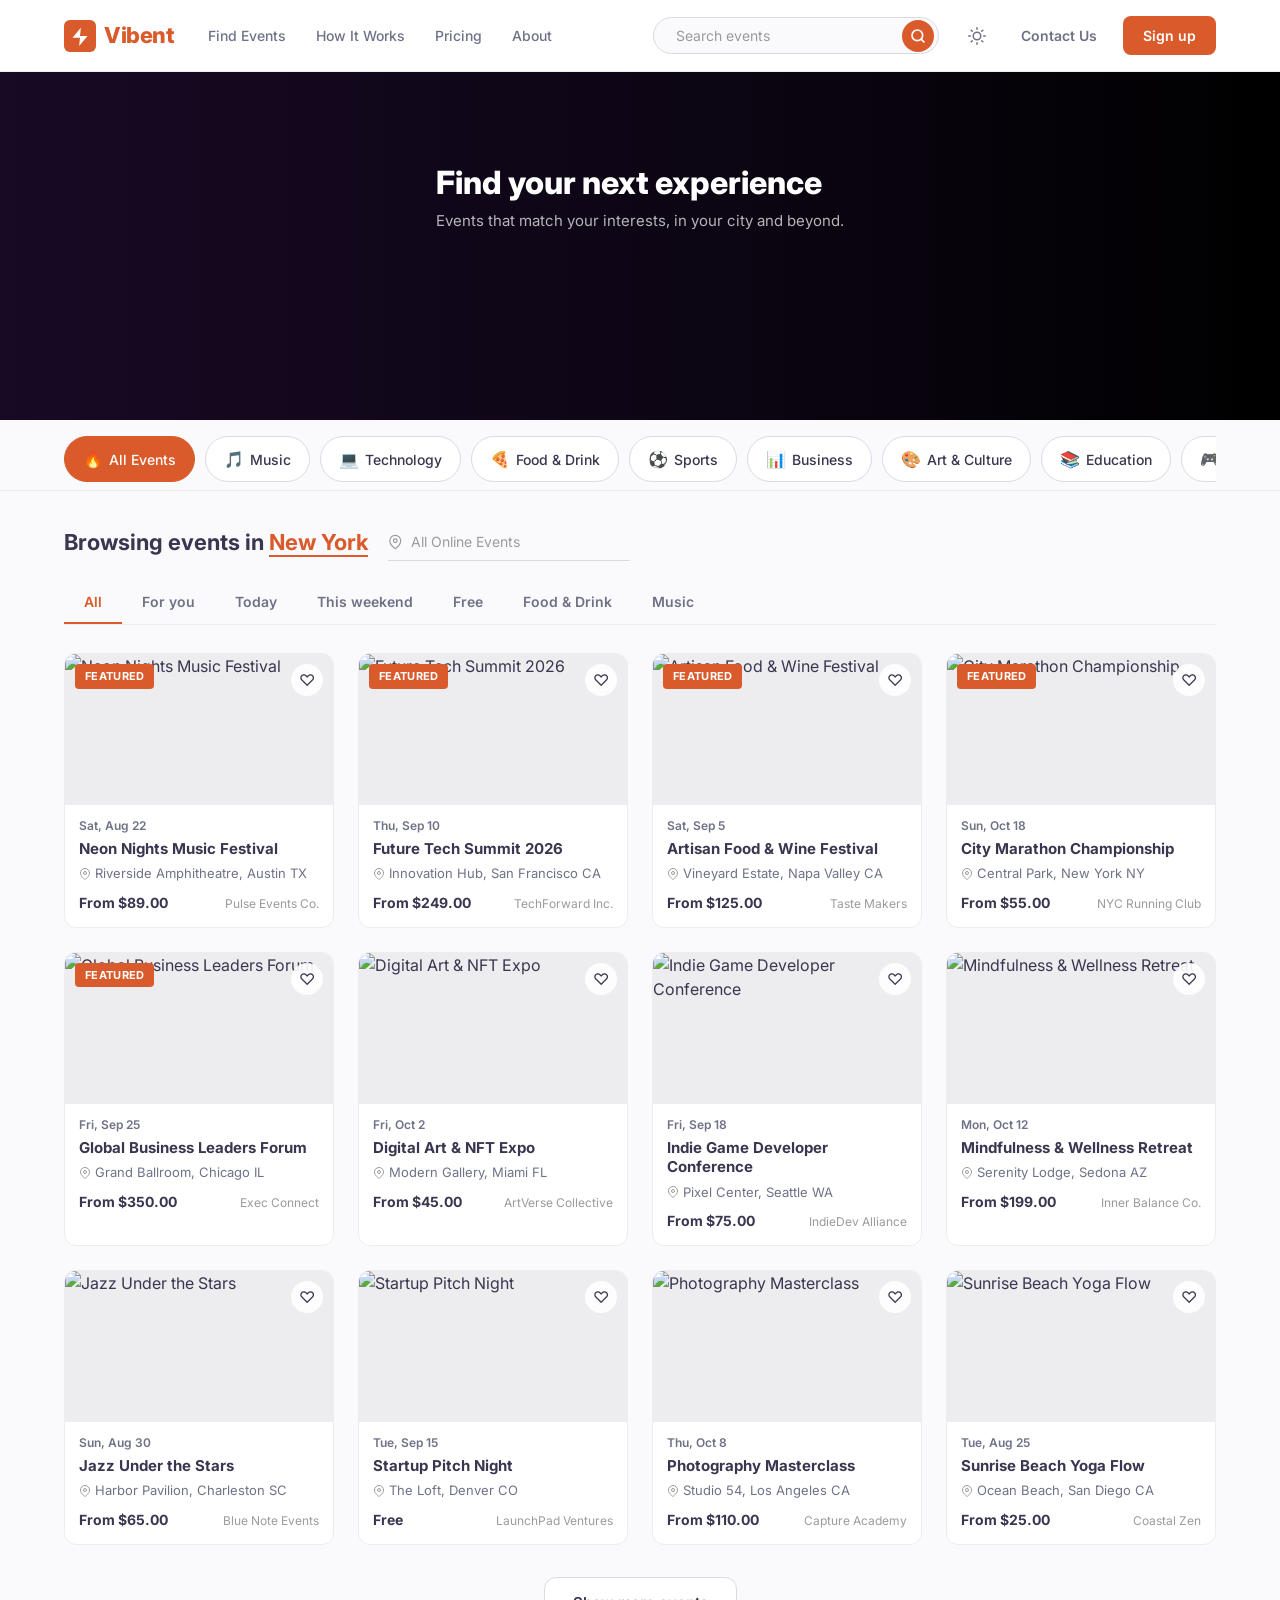
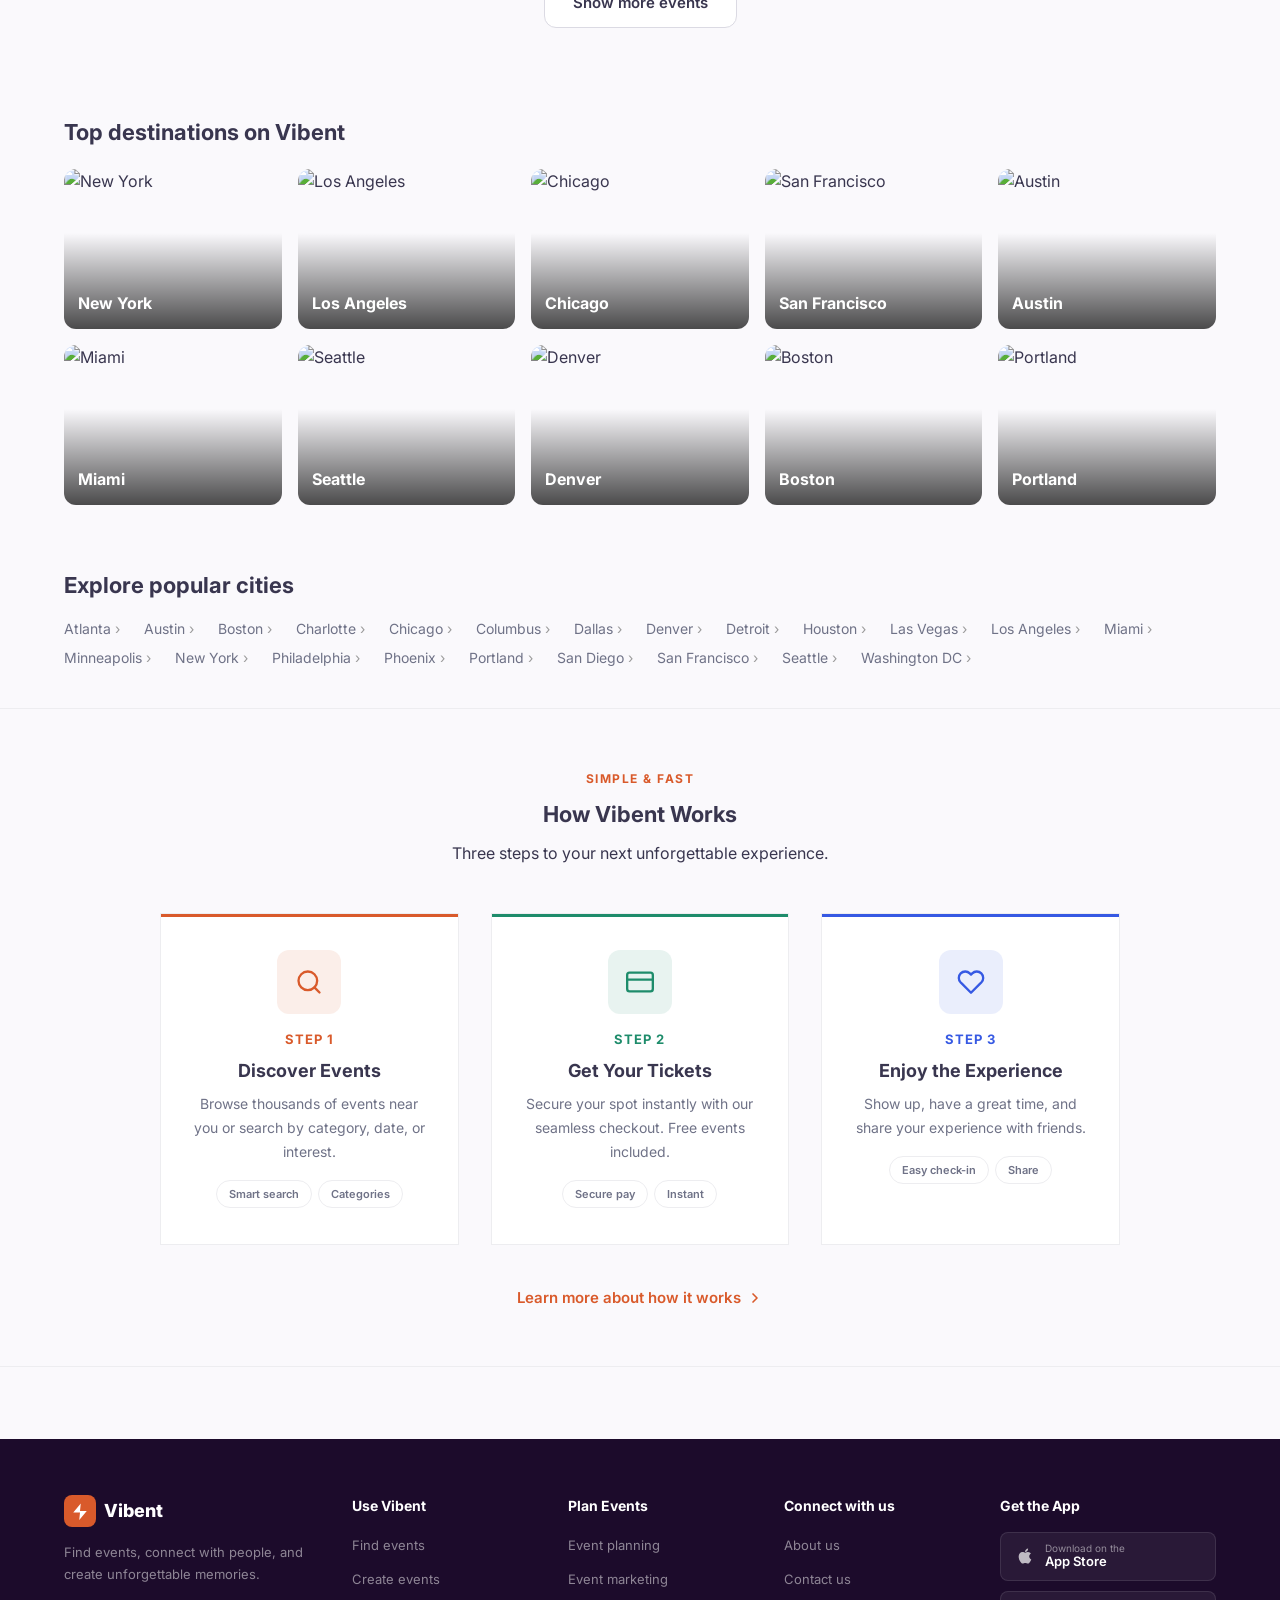
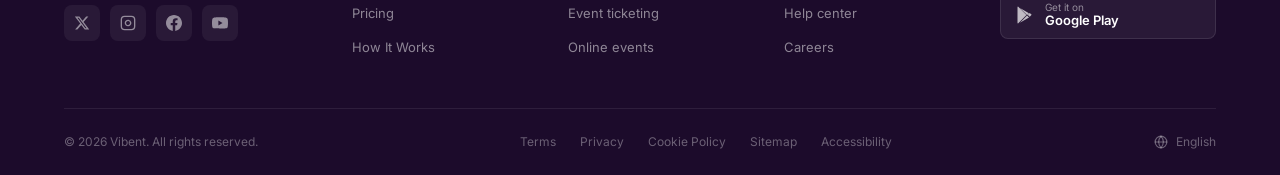
==== index.html @ e86fed25 "Initial project setup" ====
<!DOCTYPE html>
<html lang="en" data-theme="light">
<head>
  <meta charset="UTF-8">
  <meta name="viewport" content="width=device-width, initial-scale=1.0">
  <title>Vibent — Discover Events, Activities & Things To Do</title>
  <link rel="icon" type="image/svg+xml" href="favicon.svg">
  <link rel="preconnect" href="https://fonts.googleapis.com">
  <link rel="preconnect" href="https://fonts.gstatic.com" crossorigin>
  <link href="https://fonts.googleapis.com/css2?family=Inter:wght@400;500;600;700;800&display=swap" rel="stylesheet">
  <link rel="stylesheet" href="css/style.css">
  <link rel="stylesheet" href="css/responsive.css">
  <link rel="stylesheet" href="css/animations.css">
  <link rel="stylesheet" href="css/darkmode.css">
</head>
<body>

  <div class="loading-screen" id="loadingScreen">
    <div class="loading-spinner"></div>
    <p class="loading-text">Loading events...</p>
  </div>

  <!-- ========== NAVBAR ========== -->
  <nav class="navbar" id="navbar">
    <div class="navbar__inner">
      <a href="index.html" class="navbar__brand">
        <span class="navbar__brand-icon"><svg width="20" height="20" viewBox="0 0 24 24" fill="currentColor"><path d="M13 2L3 14h9l-1 10 10-12h-9l1-10z"/></svg></span>
        Vibent
      </a>
      <div class="navbar__links" id="navLinks">
        <a href="events.html" class="navbar__link">Find Events</a>
        <a href="how-it-works.html" class="navbar__link">How It Works</a>
        <a href="pricing.html" class="navbar__link">Pricing</a>
        <a href="about.html" class="navbar__link">About</a>
      </div>
      <div class="navbar__spacer"></div>
      <div class="navbar__search">
        <input type="text" id="navSearchInput" placeholder="Search events" aria-label="Search events">
        <button class="navbar__search-btn" aria-label="Search">
          <svg width="16" height="16" viewBox="0 0 24 24" fill="none" stroke="currentColor" stroke-width="2.5" stroke-linecap="round" stroke-linejoin="round"><circle cx="11" cy="11" r="8"/><line x1="21" y1="21" x2="16.65" y2="16.65"/></svg>
        </button>
      </div>
      <div class="navbar__actions">
        <button class="theme-toggle" id="themeToggle" aria-label="Toggle dark mode">
          <svg class="icon-sun" width="18" height="18" viewBox="0 0 24 24" fill="none" stroke="currentColor" stroke-width="2" stroke-linecap="round" stroke-linejoin="round"><circle cx="12" cy="12" r="5"/><line x1="12" y1="1" x2="12" y2="3"/><line x1="12" y1="21" x2="12" y2="23"/><line x1="4.22" y1="4.22" x2="5.64" y2="5.64"/><line x1="18.36" y1="18.36" x2="19.78" y2="19.78"/><line x1="1" y1="12" x2="3" y2="12"/><line x1="21" y1="12" x2="23" y2="12"/><line x1="4.22" y1="19.78" x2="5.64" y2="18.36"/><line x1="18.36" y1="5.64" x2="19.78" y2="4.22"/></svg>
          <svg class="icon-moon" width="18" height="18" viewBox="0 0 24 24" fill="none" stroke="currentColor" stroke-width="2" stroke-linecap="round" stroke-linejoin="round"><path d="M21 12.79A9 9 0 1 1 11.21 3 7 7 0 0 0 21 12.79z"/></svg>
        </button>
        <a href="contact.html" class="btn btn--ghost" style="font-size:14px;">Contact Us</a>
        <a href="pricing.html" class="btn btn--primary" style="font-size:14px;">Sign up</a>
        <button class="navbar__hamburger" id="hamburger" aria-label="Menu">
          <span></span><span></span><span></span>
        </button>
      </div>
    </div>
  </nav>

  <!-- ========== HERO WITH VIDEO ========== -->
  <header class="hero-img" style="background:#000;padding:0;">
    <video autoplay muted loop playsinline style="position:absolute;top:0;left:0;width:100%;height:100%;object-fit:cover;">
      <source src="home%20page%20video.mp4" type="video/mp4">
    </video>
    <div class="container" style="position:relative;z-index:1;">
      <div class="hero-img__content">
        <h1 class="hero-img__title">Find your next experience</h1>
        <p class="hero-img__sub">Events that match your interests, in your city and beyond.</p>
      </div>
    </div>
  </header>

  <!-- ========== CATEGORY CHIPS (Eventbrite-style) ========== -->
  <section style="border-bottom:1px solid var(--border-light);">
    <div class="container">
      <div class="cat-chips" id="catChips">
        <a href="events.html" class="cat-chip active"><span class="cat-chip__icon">🔥</span>All Events</a>
        <a href="events.html?category=music" class="cat-chip"><span class="cat-chip__icon">🎵</span>Music</a>
        <a href="events.html?category=technology" class="cat-chip"><span class="cat-chip__icon">💻</span>Technology</a>
        <a href="events.html?category=food" class="cat-chip"><span class="cat-chip__icon">🍕</span>Food & Drink</a>
        <a href="events.html?category=sports" class="cat-chip"><span class="cat-chip__icon">⚽</span>Sports</a>
        <a href="events.html?category=business" class="cat-chip"><span class="cat-chip__icon">📊</span>Business</a>
        <a href="events.html?category=art" class="cat-chip"><span class="cat-chip__icon">🎨</span>Art & Culture</a>
        <a href="events.html?category=education" class="cat-chip"><span class="cat-chip__icon">📚</span>Education</a>
        <a href="events.html?category=gaming" class="cat-chip"><span class="cat-chip__icon">🎮</span>Gaming</a>
        <a href="events.html?category=travel" class="cat-chip"><span class="cat-chip__icon">✈️</span>Travel</a>
      </div>
    </div>
  </section>

  <!-- ========== BROWSE EVENTS (Eventbrite-style) ========== -->
  <section class="browse-section">
    <div class="container">
      <div class="browse-header">
        <h2>Browsing events in <span style="color:var(--primary);border-bottom:2px solid var(--primary);cursor:pointer;">New York</span></h2>
        <div class="browse-search">
          <svg width="16" height="16" viewBox="0 0 24 24" fill="none" stroke="var(--text-muted)" stroke-width="2" stroke-linecap="round" stroke-linejoin="round"><path d="M21 10c0 7-9 13-9 13s-9-6-9-13a9 9 0 0 1 18 0z"/><circle cx="12" cy="10" r="3"/></svg>
          <input type="text" placeholder="All Online Events" aria-label="Location">
        </div>
      </div>

      <div class="browse-tabs">
        <button class="browse-tab active" data-filter="all">All</button>
        <button class="browse-tab" data-filter="for-you">For you</button>
        <button class="browse-tab" data-filter="today">Today</button>
        <button class="browse-tab" data-filter="weekend">This weekend</button>
        <button class="browse-tab" data-filter="free">Free</button>
        <button class="browse-tab" data-filter="food">Food & Drink</button>
        <button class="browse-tab" data-filter="music">Music</button>
      </div>

      <div class="events-grid" id="homeEventsGrid"></div>

      <div style="text-align:center;margin-top:32px;">
        <a href="events.html" class="btn btn--outline btn--lg">Show more events</a>
      </div>
    </div>
  </section>

  <!-- ========== TOP DESTINATIONS (Eventbrite-style) ========== -->
  <section class="destinations">
    <div class="container">
      <h2>Top destinations on Vibent</h2>
      <div class="dest-grid">
        <a href="events.html" class="dest-card">
          <img src="https://picsum.photos/id/1036/400/300" alt="New York" loading="lazy">
          <span class="dest-card__name">New York</span>
        </a>
        <a href="events.html" class="dest-card">
          <img src="https://picsum.photos/id/1042/400/300" alt="Los Angeles" loading="lazy">
          <span class="dest-card__name">Los Angeles</span>
        </a>
        <a href="events.html" class="dest-card">
          <img src="https://picsum.photos/id/1043/400/300" alt="Chicago" loading="lazy">
          <span class="dest-card__name">Chicago</span>
        </a>
        <a href="events.html" class="dest-card">
          <img src="https://picsum.photos/id/1044/400/300" alt="San Francisco" loading="lazy">
          <span class="dest-card__name">San Francisco</span>
        </a>
        <a href="events.html" class="dest-card">
          <img src="https://picsum.photos/id/1045/400/300" alt="Austin" loading="lazy">
          <span class="dest-card__name">Austin</span>
        </a>
        <a href="events.html" class="dest-card">
          <img src="https://picsum.photos/id/1046/400/300" alt="Miami" loading="lazy">
          <span class="dest-card__name">Miami</span>
        </a>
        <a href="events.html" class="dest-card">
          <img src="https://picsum.photos/id/1047/400/300" alt="Seattle" loading="lazy">
          <span class="dest-card__name">Seattle</span>
        </a>
        <a href="events.html" class="dest-card">
          <img src="https://picsum.photos/id/1048/400/300" alt="Denver" loading="lazy">
          <span class="dest-card__name">Denver</span>
        </a>
        <a href="events.html" class="dest-card">
          <img src="https://picsum.photos/id/1049/400/300" alt="Boston" loading="lazy">
          <span class="dest-card__name">Boston</span>
        </a>
        <a href="events.html" class="dest-card">
          <img src="https://picsum.photos/id/1050/400/300" alt="Portland" loading="lazy">
          <span class="dest-card__name">Portland</span>
        </a>
      </div>
    </div>
  </section>

  <!-- ========== POPULAR CITIES (Eventbrite-style) ========== -->
  <section class="popular-cities">
    <div class="container">
      <h2>Explore popular cities</h2>
      <div class="cities-list">
        <a href="events.html">Atlanta</a>
        <a href="events.html">Austin</a>
        <a href="events.html">Boston</a>
        <a href="events.html">Charlotte</a>
        <a href="events.html">Chicago</a>
        <a href="events.html">Columbus</a>
        <a href="events.html">Dallas</a>
        <a href="events.html">Denver</a>
        <a href="events.html">Detroit</a>
        <a href="events.html">Houston</a>
        <a href="events.html">Las Vegas</a>
        <a href="events.html">Los Angeles</a>
        <a href="events.html">Miami</a>
        <a href="events.html">Minneapolis</a>
        <a href="events.html">New York</a>
        <a href="events.html">Philadelphia</a>
        <a href="events.html">Phoenix</a>
        <a href="events.html">Portland</a>
        <a href="events.html">San Diego</a>
        <a href="events.html">San Francisco</a>
        <a href="events.html">Seattle</a>
        <a href="events.html">Washington DC</a>
      </div>
    </div>
  </section>

  <!-- ========== HOW IT WORKS PREVIEW ========== -->
  <section class="section" style="background:var(--bg-secondary);border-top:1px solid var(--border-light);border-bottom:1px solid var(--border-light);">
    <div class="container">
      <div style="text-align:center;margin-bottom:48px;">
        <span style="display:inline-block;font-size:12px;font-weight:700;text-transform:uppercase;letter-spacing:1.5px;color:var(--primary);margin-bottom:10px;">Simple & Fast</span>
        <h2 class="section__title">How Vibent Works</h2>
        <p class="section__desc" style="max-width:480px;margin:10px auto 0;">Three steps to your next unforgettable experience.</p>
      </div>
      <div style="display:grid;grid-template-columns:repeat(3,1fr);gap:32px;max-width:960px;margin:0 auto;">
        <!-- Step 1 -->
        <div style="text-align:center;background:var(--bg-white);border:1px solid var(--border-light);border-radius:var(--radius-xl);padding:36px 28px;transition:all 0.3s;position:relative;overflow:hidden;" class="hiw-home-card">
          <div style="position:absolute;top:0;left:0;right:0;height:3px;background:var(--primary);"></div>
          <div style="width:64px;height:64px;border-radius:var(--radius-lg);display:flex;align-items:center;justify-content:center;margin:0 auto 16px;background:rgba(217,90,43,0.1);color:var(--primary);">
            <svg width="28" height="28" viewBox="0 0 24 24" fill="none" stroke="currentColor" stroke-width="2" stroke-linecap="round" stroke-linejoin="round"><circle cx="11" cy="11" r="8"/><line x1="21" y1="21" x2="16.65" y2="16.65"/></svg>
          </div>
          <div style="font-size:13px;font-weight:700;color:var(--primary);text-transform:uppercase;letter-spacing:1px;margin-bottom:8px;">Step 1</div>
          <h3 style="font-size:18px;font-weight:700;color:var(--text);margin-bottom:8px;">Discover Events</h3>
          <p style="font-size:14px;color:var(--text-secondary);line-height:1.7;margin-bottom:16px;">Browse thousands of events near you or search by category, date, or interest.</p>
          <div style="display:flex;flex-wrap:wrap;gap:6px;justify-content:center;">
            <span style="font-size:11px;font-weight:600;padding:5px 12px;border-radius:100px;background:var(--bg-secondary);color:var(--text-secondary);border:1px solid var(--border-light);">Smart search</span>
            <span style="font-size:11px;font-weight:600;padding:5px 12px;border-radius:100px;background:var(--bg-secondary);color:var(--text-secondary);border:1px solid var(--border-light);">Categories</span>
          </div>
        </div>
        <!-- Step 2 -->
        <div style="text-align:center;background:var(--bg-white);border:1px solid var(--border-light);border-radius:var(--radius-xl);padding:36px 28px;transition:all 0.3s;position:relative;overflow:hidden;" class="hiw-home-card">
          <div style="position:absolute;top:0;left:0;right:0;height:3px;background:#1E8C6B;"></div>
          <div style="width:64px;height:64px;border-radius:var(--radius-lg);display:flex;align-items:center;justify-content:center;margin:0 auto 16px;background:rgba(30,140,107,0.1);color:#1E8C6B;">
            <svg width="28" height="28" viewBox="0 0 24 24" fill="none" stroke="currentColor" stroke-width="2" stroke-linecap="round" stroke-linejoin="round"><rect x="1" y="4" width="22" height="16" rx="2" ry="2"/><line x1="1" y1="10" x2="23" y2="10"/></svg>
          </div>
          <div style="font-size:13px;font-weight:700;color:#1E8C6B;text-transform:uppercase;letter-spacing:1px;margin-bottom:8px;">Step 2</div>
          <h3 style="font-size:18px;font-weight:700;color:var(--text);margin-bottom:8px;">Get Your Tickets</h3>
          <p style="font-size:14px;color:var(--text-secondary);line-height:1.7;margin-bottom:16px;">Secure your spot instantly with our seamless checkout. Free events included.</p>
          <div style="display:flex;flex-wrap:wrap;gap:6px;justify-content:center;">
            <span style="font-size:11px;font-weight:600;padding:5px 12px;border-radius:100px;background:var(--bg-secondary);color:var(--text-secondary);border:1px solid var(--border-light);">Secure pay</span>
            <span style="font-size:11px;font-weight:600;padding:5px 12px;border-radius:100px;background:var(--bg-secondary);color:var(--text-secondary);border:1px solid var(--border-light);">Instant</span>
          </div>
        </div>
        <!-- Step 3 -->
        <div style="text-align:center;background:var(--bg-white);border:1px solid var(--border-light);border-radius:var(--radius-xl);padding:36px 28px;transition:all 0.3s;position:relative;overflow:hidden;" class="hiw-home-card">
          <div style="position:absolute;top:0;left:0;right:0;height:3px;background:#3659E3;"></div>
          <div style="width:64px;height:64px;border-radius:var(--radius-lg);display:flex;align-items:center;justify-content:center;margin:0 auto 16px;background:rgba(54,89,227,0.1);color:#3659E3;">
            <svg width="28" height="28" viewBox="0 0 24 24" fill="none" stroke="currentColor" stroke-width="2" stroke-linecap="round" stroke-linejoin="round"><path d="M20.84 4.61a5.5 5.5 0 0 0-7.78 0L12 5.67l-1.06-1.06a5.5 5.5 0 0 0-7.78 7.78l1.06 1.06L12 21.23l7.78-7.78 1.06-1.06a5.5 5.5 0 0 0 0-7.78z"/></svg>
          </div>
          <div style="font-size:13px;font-weight:700;color:#3659E3;text-transform:uppercase;letter-spacing:1px;margin-bottom:8px;">Step 3</div>
          <h3 style="font-size:18px;font-weight:700;color:var(--text);margin-bottom:8px;">Enjoy the Experience</h3>
          <p style="font-size:14px;color:var(--text-secondary);line-height:1.7;margin-bottom:16px;">Show up, have a great time, and share your experience with friends.</p>
          <div style="display:flex;flex-wrap:wrap;gap:6px;justify-content:center;">
            <span style="font-size:11px;font-weight:600;padding:5px 12px;border-radius:100px;background:var(--bg-secondary);color:var(--text-secondary);border:1px solid var(--border-light);">Easy check-in</span>
            <span style="font-size:11px;font-weight:600;padding:5px 12px;border-radius:100px;background:var(--bg-secondary);color:var(--text-secondary);border:1px solid var(--border-light);">Share</span>
          </div>
        </div>
      </div>
      <div style="text-align:center;margin-top:40px;">
        <a href="how-it-works.html" style="display:inline-flex;align-items:center;gap:6px;font-size:15px;font-weight:600;color:var(--primary);text-decoration:none;transition:gap 0.2s;" onmouseover="this.style.gap='10px'" onmouseout="this.style.gap='6px'">
          Learn more about how it works
          <svg width="16" height="16" viewBox="0 0 24 24" fill="none" stroke="currentColor" stroke-width="2.5" stroke-linecap="round" stroke-linejoin="round"><polyline points="9 18 15 12 9 6"/></svg>
        </a>
      </div>
    </div>
  </section>

  <!-- ========== FOOTER ========== -->
  <footer class="footer">
    <div class="container">
      <!-- Main Grid -->
      <div style="display:grid;grid-template-columns:1.4fr 1fr 1fr 1fr 1.2fr;gap:36px;padding-bottom:40px;border-bottom:1px solid rgba(255,255,255,0.08);">
        <!-- Brand -->
        <div>
          <a href="index.html" style="display:inline-flex;align-items:center;gap:8px;text-decoration:none;margin-bottom:14px;">
            <span style="width:32px;height:32px;background:var(--primary);border-radius:8px;display:flex;align-items:center;justify-content:center;color:#fff;"><svg width="18" height="18" viewBox="0 0 24 24" fill="currentColor"><path d="M13 2L3 14h9l-1 10 10-12h-9l1-10z"/></svg></span>
            <span style="font-size:18px;font-weight:800;color:#fff;">Vibent</span>
          </a>
          <p style="color:rgba(255,255,255,0.5);font-size:13px;line-height:1.7;max-width:260px;margin-bottom:20px;">Find events, connect with people, and create unforgettable memories.</p>
          <div style="display:flex;gap:10px;">
            <a href="#" style="width:36px;height:36px;display:flex;align-items:center;justify-content:center;border-radius:8px;background:rgba(255,255,255,0.06);color:rgba(255,255,255,0.5);transition:all 0.2s;text-decoration:none;" onmouseover="this.style.background='#1DA1F2';this.style.color='#fff'" onmouseout="this.style.background='rgba(255,255,255,0.06)';this.style.color='rgba(255,255,255,0.5)'" aria-label="Twitter"><svg width="16" height="16" viewBox="0 0 24 24" fill="currentColor"><path d="M18.244 2.25h3.308l-7.227 8.26 8.502 11.24H16.17l-5.214-6.817L4.99 21.75H1.68l7.73-8.835L1.254 2.25H8.08l4.713 6.231zm-1.161 17.52h1.833L7.084 4.126H5.117z"/></svg></a>
            <a href="#" style="width:36px;height:36px;display:flex;align-items:center;justify-content:center;border-radius:8px;background:rgba(255,255,255,0.06);color:rgba(255,255,255,0.5);transition:all 0.2s;text-decoration:none;" onmouseover="this.style.background='linear-gradient(45deg,#f09433,#e6683c,#dc2743,#cc2366,#bc1888)';this.style.color='#fff'" onmouseout="this.style.background='rgba(255,255,255,0.06)';this.style.color='rgba(255,255,255,0.5)'" aria-label="Instagram"><svg width="16" height="16" viewBox="0 0 24 24" fill="none" stroke="currentColor" stroke-width="2"><rect x="2" y="2" width="20" height="20" rx="5"/><path d="M16 11.37A4 4 0 1 1 12.63 8 4 4 0 0 1 16 11.37z"/><line x1="17.5" y1="6.5" x2="17.51" y2="6.5"/></svg></a>
            <a href="#" style="width:36px;height:36px;display:flex;align-items:center;justify-content:center;border-radius:8px;background:rgba(255,255,255,0.06);color:rgba(255,255,255,0.5);transition:all 0.2s;text-decoration:none;" onmouseover="this.style.background='#1877F2';this.style.color='#fff'" onmouseout="this.style.background='rgba(255,255,255,0.06)';this.style.color='rgba(255,255,255,0.5)'" aria-label="Facebook"><svg width="16" height="16" viewBox="0 0 24 24" fill="currentColor"><path d="M24 12.073c0-6.627-5.373-12-12-12s-12 5.373-12 12c0 5.99 4.388 10.954 10.125 11.854v-8.385H7.078v-3.47h3.047V9.43c0-3.007 1.792-4.669 4.533-4.669 1.312 0 2.686.235 2.686.235v2.953H15.83c-1.491 0-1.956.925-1.956 1.874v2.25h3.328l-.532 3.47h-2.796v8.385C19.612 23.027 24 18.062 24 12.073z"/></svg></a>
            <a href="#" style="width:36px;height:36px;display:flex;align-items:center;justify-content:center;border-radius:8px;background:rgba(255,255,255,0.06);color:rgba(255,255,255,0.5);transition:all 0.2s;text-decoration:none;" onmouseover="this.style.background='#FF0000';this.style.color='#fff'" onmouseout="this.style.background='rgba(255,255,255,0.06)';this.style.color='rgba(255,255,255,0.5)'" aria-label="YouTube"><svg width="16" height="16" viewBox="0 0 24 24" fill="currentColor"><path d="M23.498 6.186a3.016 3.016 0 0 0-2.122-2.136C19.505 3.545 12 3.545 12 3.545s-7.505 0-9.377.505A3.017 3.017 0 0 0 .502 6.186C0 8.07 0 12 0 12s0 3.93.502 5.814a3.016 3.016 0 0 0 2.122 2.136c1.871.505 9.376.505 9.376.505s7.505 0 9.377-.505a3.015 3.015 0 0 0 2.122-2.136C24 15.93 24 12 24 12s0-3.93-.502-5.814zM9.545 15.568V8.432L15.818 12l-6.273 3.568z"/></svg></a>
          </div>
        </div>

        <!-- Use Vibent -->
        <div>
          <h4 style="color:#fff;font-size:14px;font-weight:700;margin-bottom:16px;">Use Vibent</h4>
          <ul style="list-style:none;padding:0;margin:0;">
            <li style="margin-bottom:10px;"><a href="events.html" style="color:rgba(255,255,255,0.5);font-size:13px;text-decoration:none;transition:color 0.2s;" onmouseover="this.style.color='#fff'" onmouseout="this.style.color='rgba(255,255,255,0.5)'">Find events</a></li>
            <li style="margin-bottom:10px;"><a href="pricing.html" style="color:rgba(255,255,255,0.5);font-size:13px;text-decoration:none;transition:color 0.2s;" onmouseover="this.style.color='#fff'" onmouseout="this.style.color='rgba(255,255,255,0.5)'">Create events</a></li>
            <li style="margin-bottom:10px;"><a href="pricing.html" style="color:rgba(255,255,255,0.5);font-size:13px;text-decoration:none;transition:color 0.2s;" onmouseover="this.style.color='#fff'" onmouseout="this.style.color='rgba(255,255,255,0.5)'">Pricing</a></li>
            <li style="margin-bottom:10px;"><a href="how-it-works.html" style="color:rgba(255,255,255,0.5);font-size:13px;text-decoration:none;transition:color 0.2s;" onmouseover="this.style.color='#fff'" onmouseout="this.style.color='rgba(255,255,255,0.5)'">How It Works</a></li>
          </ul>
        </div>

        <!-- Plan Events -->
        <div>
          <h4 style="color:#fff;font-size:14px;font-weight:700;margin-bottom:16px;">Plan Events</h4>
          <ul style="list-style:none;padding:0;margin:0;">
            <li style="margin-bottom:10px;"><a href="pricing.html" style="color:rgba(255,255,255,0.5);font-size:13px;text-decoration:none;transition:color 0.2s;" onmouseover="this.style.color='#fff'" onmouseout="this.style.color='rgba(255,255,255,0.5)'">Event planning</a></li>
            <li style="margin-bottom:10px;"><a href="pricing.html" style="color:rgba(255,255,255,0.5);font-size:13px;text-decoration:none;transition:color 0.2s;" onmouseover="this.style.color='#fff'" onmouseout="this.style.color='rgba(255,255,255,0.5)'">Event marketing</a></li>
            <li style="margin-bottom:10px;"><a href="pricing.html" style="color:rgba(255,255,255,0.5);font-size:13px;text-decoration:none;transition:color 0.2s;" onmouseover="this.style.color='#fff'" onmouseout="this.style.color='rgba(255,255,255,0.5)'">Event ticketing</a></li>
            <li style="margin-bottom:10px;"><a href="events.html" style="color:rgba(255,255,255,0.5);font-size:13px;text-decoration:none;transition:color 0.2s;" onmouseover="this.style.color='#fff'" onmouseout="this.style.color='rgba(255,255,255,0.5)'">Online events</a></li>
          </ul>
        </div>

        <!-- Connect -->
        <div>
          <h4 style="color:#fff;font-size:14px;font-weight:700;margin-bottom:16px;">Connect with us</h4>
          <ul style="list-style:none;padding:0;margin:0;">
            <li style="margin-bottom:10px;"><a href="about.html" style="color:rgba(255,255,255,0.5);font-size:13px;text-decoration:none;transition:color 0.2s;" onmouseover="this.style.color='#fff'" onmouseout="this.style.color='rgba(255,255,255,0.5)'">About us</a></li>
            <li style="margin-bottom:10px;"><a href="contact.html" style="color:rgba(255,255,255,0.5);font-size:13px;text-decoration:none;transition:color 0.2s;" onmouseover="this.style.color='#fff'" onmouseout="this.style.color='rgba(255,255,255,0.5)'">Contact us</a></li>
            <li style="margin-bottom:10px;"><a href="contact.html" style="color:rgba(255,255,255,0.5);font-size:13px;text-decoration:none;transition:color 0.2s;" onmouseover="this.style.color='#fff'" onmouseout="this.style.color='rgba(255,255,255,0.5)'">Help center</a></li>
            <li style="margin-bottom:10px;"><a href="about.html" style="color:rgba(255,255,255,0.5);font-size:13px;text-decoration:none;transition:color 0.2s;" onmouseover="this.style.color='#fff'" onmouseout="this.style.color='rgba(255,255,255,0.5)'">Careers</a></li>
          </ul>
        </div>

        <!-- Download -->
        <div>
          <h4 style="color:#fff;font-size:14px;font-weight:700;margin-bottom:16px;">Get the App</h4>
          <div style="display:flex;flex-direction:column;gap:10px;">
            <a href="#" style="display:flex;align-items:center;gap:10px;padding:10px 14px;background:rgba(255,255,255,0.06);border:1px solid rgba(255,255,255,0.1);border-radius:var(--radius);text-decoration:none;transition:all 0.2s;" onmouseover="this.style.borderColor='rgba(255,255,255,0.2)'" onmouseout="this.style.borderColor='rgba(255,255,255,0.1)'">
              <svg width="20" height="20" viewBox="0 0 24 24" fill="rgba(255,255,255,0.7)"><path d="M17.05 20.28c-.98.95-2.05.8-3.08.35-1.09-.46-2.09-.48-3.24 0-1.44.62-2.2.44-3.06-.35C2.79 15.25 3.51 7.59 9.05 7.31c1.35.07 2.29.74 3.08.8 1.18-.24 2.31-.93 3.57-.84 1.51.12 2.65.72 3.4 1.8-3.12 1.87-2.38 5.98.48 7.13-.57 1.5-1.31 2.99-2.54 4.09zM12.03 7.25c-.15-2.23 1.66-4.07 3.74-4.25.32 2.32-2.12 4.51-3.74 4.25z"/></svg>
              <div>
                <div style="font-size:10px;color:rgba(255,255,255,0.5);line-height:1;">Download on the</div>
                <div style="font-size:13px;font-weight:600;color:#fff;line-height:1.3;">App Store</div>
              </div>
            </a>
            <a href="#" style="display:flex;align-items:center;gap:10px;padding:10px 14px;background:rgba(255,255,255,0.06);border:1px solid rgba(255,255,255,0.1);border-radius:var(--radius);text-decoration:none;transition:all 0.2s;" onmouseover="this.style.borderColor='rgba(255,255,255,0.2)'" onmouseout="this.style.borderColor='rgba(255,255,255,0.1)'">
              <svg width="20" height="20" viewBox="0 0 24 24" fill="rgba(255,255,255,0.7)"><path d="M3.609 1.814L13.792 12 3.61 22.186a.996.996 0 0 1-.61-.92V2.734a1 1 0 0 1 .609-.92zm10.89 10.893l2.302 2.302-10.937 6.333 8.635-8.635zm3.199-3.199l2.302 2.302-2.302 2.302-2.535-2.302 2.535-2.302zM5.864 3.458L16.8 9.79l-2.302 2.302L5.864 3.458z"/></svg>
              <div>
                <div style="font-size:10px;color:rgba(255,255,255,0.5);line-height:1;">Get it on</div>
                <div style="font-size:13px;font-weight:600;color:#fff;line-height:1.3;">Google Play</div>
              </div>
            </a>
          </div>
        </div>
      </div>

      <!-- Bottom -->
      <div style="display:flex;align-items:center;justify-content:space-between;padding:24px 0;flex-wrap:wrap;gap:12px;">
        <div style="display:flex;align-items:center;gap:16px;">
          <p style="color:rgba(255,255,255,0.35);font-size:12px;margin:0;">&copy; 2026 Vibent. All rights reserved.</p>
        </div>
        <div style="display:flex;align-items:center;gap:24px;flex-wrap:wrap;">
          <a href="#" style="color:rgba(255,255,255,0.35);font-size:12px;text-decoration:none;transition:color 0.2s;" onmouseover="this.style.color='#fff'" onmouseout="this.style.color='rgba(255,255,255,0.35)'">Terms</a>
          <a href="#" style="color:rgba(255,255,255,0.35);font-size:12px;text-decoration:none;transition:color 0.2s;" onmouseover="this.style.color='#fff'" onmouseout="this.style.color='rgba(255,255,255,0.35)'">Privacy</a>
          <a href="#" style="color:rgba(255,255,255,0.35);font-size:12px;text-decoration:none;transition:color 0.2s;" onmouseover="this.style.color='#fff'" onmouseout="this.style.color='rgba(255,255,255,0.35)'">Cookie Policy</a>
          <a href="#" style="color:rgba(255,255,255,0.35);font-size:12px;text-decoration:none;transition:color 0.2s;" onmouseover="this.style.color='#fff'" onmouseout="this.style.color='rgba(255,255,255,0.35)'">Sitemap</a>
          <a href="#" style="color:rgba(255,255,255,0.35);font-size:12px;text-decoration:none;transition:color 0.2s;" onmouseover="this.style.color='#fff'" onmouseout="this.style.color='rgba(255,255,255,0.35)'">Accessibility</a>
        </div>
        <div style="display:flex;align-items:center;gap:8px;">
          <svg width="14" height="14" viewBox="0 0 24 24" fill="none" stroke="rgba(255,255,255,0.35)" stroke-width="2" stroke-linecap="round" stroke-linejoin="round"><circle cx="12" cy="12" r="10"/><line x1="2" y1="12" x2="22" y2="12"/><path d="M12 2a15.3 15.3 0 0 1 4 10 15.3 15.3 0 0 1-4 10 15.3 15.3 0 0 1-4-10 15.3 15.3 0 0 1 4-10z"/></svg>
          <span style="color:rgba(255,255,255,0.35);font-size:12px;">English</span>
        </div>
      </div>
    </div>
  </footer>

  <div class="toast-container" id="toastContainer"></div>
  <button class="back-to-top" id="backToTop" aria-label="Back to top">
    <svg width="18" height="18" viewBox="0 0 24 24" fill="none" stroke="currentColor" stroke-width="2.5" stroke-linecap="round" stroke-linejoin="round"><polyline points="18 15 12 9 6 15"/></svg>
  </button>

  <script src="js/utils.js"></script>
  <script src="js/darkmode.js"></script>
  <script src="js/search.js"></script>
  <script src="js/events.js"></script>
  <script src="js/main.js"></script>

  <script>
  document.addEventListener('DOMContentLoaded', function() {
    var tabs = document.querySelectorAll('.browse-tab');
    var grid = document.getElementById('homeEventsGrid');
    var allEvents = [];

    async function loadEvents() {
      allEvents = await Utils.fetchJSON('data/events.json');
      renderEvents('all');
    }

    function renderEvents(filter) {
      var today = new Date().toISOString().split('T')[0];
      var weekend = new Date();
      weekend.setDate(weekend.getDate() + (6 - weekend.getDay()));
      var weekendStr = weekend.toISOString().split('T')[0];
      var filtered;
      switch(filter) {
        case 'today': filtered = allEvents.filter(function(e){return e.date === today;}); break;
        case 'weekend': filtered = allEvents.filter(function(e){return e.date >= today && e.date <= weekendStr;}); break;
        case 'free': filtered = allEvents.filter(function(e){return e.price === 0;}); break;
        case 'music': filtered = allEvents.filter(function(e){return e.category === 'music';}); break;
        case 'for-you': filtered = allEvents.filter(function(e){return e.featured;}); break;
        default: filtered = allEvents.slice();
      }
      if (!filtered.length) {
        filtered = allEvents.filter(function(e){return e.featured;}).concat(allEvents.slice(0, 6));
      }
      grid.innerHTML = filtered.slice(0, 12).map(function(ev) {
        var shortDate = new Date(ev.date + 'T00:00:00').toLocaleDateString('en-US', { month: 'short', day: 'numeric' });
        var dayName = new Date(ev.date + 'T00:00:00').toLocaleDateString('en-US', { weekday: 'short' });
        var priceText = ev.price === 0 ? 'Free' : 'From $' + ev.price.toFixed(2);
        return '<article class="eb-card">' +
          '<a href="event-details.html?id=' + ev.id + '" class="eb-card__img">' +
            '<img src="' + ev.image + '" alt="' + ev.title + '" loading="lazy">' +
            '<button class="eb-card__save" aria-label="Save event">&#9825;</button>' +
            (ev.featured ? '<span class="eb-card__badge">Featured</span>' : '') +
          '</a>' +
          '<div class="eb-card__body">' +
            '<div class="eb-card__date">' + dayName + ', ' + shortDate + '</div>' +
            '<h3 class="eb-card__title"><a href="event-details.html?id=' + ev.id + '">' + ev.title + '</a></h3>' +
            '<div class="eb-card__location">' +
              '<svg width="12" height="12" viewBox="0 0 24 24" fill="none" stroke="currentColor" stroke-width="2"><path d="M21 10c0 7-9 13-9 13s-9-6-9-13a9 9 0 0 1 18 0z"/><circle cx="12" cy="10" r="3"/></svg>' +
              ev.location +
            '</div>' +
            '<div class="eb-card__footer">' +
              '<span class="eb-card__price">' + priceText + '</span>' +
              '<span class="eb-card__organizer">' + ev.organizer + '</span>' +
            '</div>' +
          '</div>' +
        '</article>';
      }).join('');
    }

    tabs.forEach(function(tab) {
      tab.addEventListener('click', function() {
        tabs.forEach(function(t){t.classList.remove('active');});
        tab.classList.add('active');
        renderEvents(tab.dataset.filter);
      });
    });

    loadEvents();
  });
  </script>
</body>
</html>
---- css/style.css ----
/* ============================================
   STYLE.CSS — Vibent
   Eventbrite-inspired premium event platform
   ============================================ */

/* ---------- RESET ---------- */
*, *::before, *::after { margin: 0; padding: 0; box-sizing: border-box; }
html { scroll-behavior: smooth; scroll-padding-top: 72px; }
body {
  font-family: 'Inter', -apple-system, BlinkMacSystemFont, 'Segoe UI', Roboto, sans-serif;
  font-size: 16px;
  line-height: 1.5;
  background: var(--bg);
  color: var(--text);
  -webkit-font-smoothing: antialiased;
  overflow-x: hidden;
}
a { text-decoration: none; color: inherit; }
ul { list-style: none; }
img { max-width: 100%; display: block; }
button { cursor: pointer; border: none; background: none; font-family: inherit; }
input, textarea, select { font-family: inherit; }

/* ---------- CSS VARIABLES ---------- */
:root {
  --primary: #D95A2B;
  --primary-hover: #C24E24;
  --primary-light: rgba(217, 90, 43, 0.08);
  --secondary: #3659E3;
  --accent: #1E8C6B;
  --dark: #1C0B2B;
  --dark-mid: #2A1245;
  --text: #39364F;
  --text-secondary: #6F7287;
  --text-muted: #9B9B9B;
  --bg: #FAF9FC;
  --bg-white: #FFFFFF;
  --border: #DBDAE3;
  --border-light: #EDEDF0;
  --radius: 8px;
  --radius-lg: 12px;
  --radius-full: 9999px;
  --shadow: 0 2px 8px rgba(0,0,0,0.06);
  --shadow-md: 0 4px 16px rgba(0,0,0,0.08);
  --shadow-lg: 0 8px 32px rgba(0,0,0,0.12);
  --nav-h: 72px;
  --container: 1200px;
}

/* ---------- DARK THEME ---------- */
[data-theme="dark"] {
  --bg: #101014;
  --bg-white: #1C1C24;
  --text: #EDEDF0;
  --text-secondary: #9B9B9B;
  --text-muted: #6F7287;
  --border: #2E2E38;
  --border-light: #222230;
  --primary-light: rgba(217, 90, 43, 0.15);
}

/* ---------- UTILITIES ---------- */
.container { max-width: var(--container); margin: 0 auto; padding: 0 24px; }
.sr-only { position: absolute; width: 1px; height: 1px; overflow: hidden; clip: rect(0,0,0,0); }

/* ---------- BUTTONS ---------- */
.btn {
  display: inline-flex; align-items: center; justify-content: center; gap: 8px;
  font-weight: 600; font-size: 14px; padding: 10px 20px;
  border-radius: var(--radius); transition: all 0.2s;
  white-space: nowrap; line-height: 1.4;
}
.btn--primary { background: var(--primary); color: #fff; }
.btn--primary:hover { background: var(--primary-hover); }
.btn--secondary { background: #3659E3; color: #fff; }
.btn--secondary:hover { background: #2B48C0; }
.btn--outline { border: 1px solid var(--border); color: var(--text); background: var(--bg-white); }
.btn--outline:hover { border-color: var(--primary); color: var(--primary); }
.btn--ghost { color: var(--text-secondary); }
.btn--ghost:hover { color: var(--primary); background: var(--primary-light); }
.btn--dark { background: var(--dark); color: #fff; }
.btn--dark:hover { background: var(--dark-mid); }
.btn--lg { padding: 14px 28px; font-size: 15px; border-radius: var(--radius-lg); }
.btn--white { background: #fff; color: var(--primary); font-weight: 700; }
.btn--white:hover { background: #f0f0f0; }

/* ---------- NAVBAR ---------- */
.navbar {
  position: fixed; top: 0; left: 0; right: 0; height: var(--nav-h);
  background: var(--bg-white); border-bottom: 1px solid var(--border-light);
  z-index: 1000; transition: box-shadow 0.2s;
}
.navbar--shadow { box-shadow: var(--shadow); }
.navbar__inner {
  display: flex; align-items: center; height: 100%; gap: 20px;
  max-width: var(--container); margin: 0 auto; padding: 0 24px;
}
.navbar__brand {
  display: flex; align-items: center; gap: 8px;
  font-size: 22px; font-weight: 800; color: var(--primary);
  flex-shrink: 0; letter-spacing: -0.5px;
}
.navbar__brand-icon {
  width: 32px; height: 32px; background: var(--primary);
  border-radius: 6px; display: flex; align-items: center; justify-content: center;
  color: #fff; font-size: 14px; font-weight: 800;
}
.navbar__links { display: flex; align-items: center; gap: 2px; }
.navbar__link {
  padding: 8px 14px; font-size: 14px; font-weight: 500;
  color: var(--text-secondary); border-radius: var(--radius);
  transition: color 0.15s, background 0.15s;
}
.navbar__link:hover, .navbar__link.active { color: var(--primary); background: var(--primary-light); }
.navbar__spacer { flex: 1; }
.navbar__search {
  display: flex; align-items: center; flex: 1; max-width: 380px;
  border: 1px solid var(--border); border-radius: var(--radius-full);
  padding: 0 4px 0 14px; background: var(--bg); transition: border-color 0.2s;
}
.navbar__search:focus-within { border-color: var(--primary); }
.navbar__search input {
  flex: 1; border: none; background: transparent; padding: 9px 8px;
  font-size: 14px; color: var(--text); outline: none; min-width: 0;
}
.navbar__search input::placeholder { color: var(--text-muted); }
.navbar__search-btn {
  width: 32px; height: 32px; border-radius: 50%;
  background: var(--primary); color: #fff;
  display: flex; align-items: center; justify-content: center;
  flex-shrink: 0; transition: background 0.2s;
}
.navbar__search-btn:hover { background: var(--primary-hover); }
.navbar__actions { display: flex; align-items: center; gap: 6px; flex-shrink: 0; }

/* Theme Toggle */
.theme-toggle {
  width: 36px; height: 36px; display: flex; align-items: center; justify-content: center;
  border-radius: 50%; color: var(--text-secondary); transition: all 0.2s;
}
.theme-toggle:hover { background: var(--primary-light); color: var(--primary); }
[data-theme="light"] .icon-moon { display: none; }
[data-theme="dark"] .icon-sun { display: none; }

/* Hamburger */
.navbar__hamburger {
  display: none; flex-direction: column; justify-content: center;
  align-items: center; gap: 5px; width: 36px; height: 36px;
}
.navbar__hamburger span {
  display: block; width: 20px; height: 2px; background: var(--text);
  border-radius: 2px; transition: all 0.3s;
}
.navbar__hamburger.active span:nth-child(1) { transform: translateY(7px) rotate(45deg); }
.navbar__hamburger.active span:nth-child(2) { opacity: 0; }
.navbar__hamburger.active span:nth-child(3) { transform: translateY(-7px) rotate(-45deg); }
.nav-overlay {
  position: fixed; inset: 0; background: rgba(0,0,0,0.5);
  z-index: 998; opacity: 0; pointer-events: none; transition: opacity 0.3s;
}
.nav-overlay.active { opacity: 1; pointer-events: all; }

/* ---------- HERO ---------- */
.hero {
  padding-top: calc(var(--nav-h) + 48px);
  padding-bottom: 56px;
  background: linear-gradient(135deg, var(--dark) 0%, #2A1245 50%, #3D1A6E 100%);
  position: relative; overflow: hidden;
}
.hero::before {
  content: ''; position: absolute; inset: 0;
  background:
    radial-gradient(ellipse at 30% 50%, rgba(217, 90, 43, 0.15) 0%, transparent 60%),
    radial-gradient(ellipse at 70% 30%, rgba(54, 89, 227, 0.1) 0%, transparent 50%);
}
.hero .container { position: relative; z-index: 1; }
.hero__content { text-align: center; max-width: 720px; margin: 0 auto; }
.hero__title {
  font-size: clamp(2rem, 5vw, 3rem); font-weight: 800;
  color: #fff; margin-bottom: 12px; line-height: 1.15; letter-spacing: -0.5px;
}
.hero__subtitle {
  font-size: 16px; color: rgba(255,255,255,0.7); margin-bottom: 32px;
  max-width: 500px; margin-left: auto; margin-right: auto; line-height: 1.6;
}

/* Hero Search Bar */
.hero__search {
  display: flex; align-items: center;
  background: #fff; border-radius: var(--radius-lg);
  padding: 6px; max-width: 620px; margin: 0 auto 28px;
  box-shadow: 0 4px 24px rgba(0,0,0,0.2);
}
.hero__search-icon {
  padding: 0 8px 0 14px; color: var(--text-muted); flex-shrink: 0;
}
.hero__search input {
  flex: 1; border: none; background: transparent;
  padding: 14px 8px; font-size: 15px; color: var(--text); outline: none; min-width: 0;
}
.hero__search input::placeholder { color: var(--text-muted); }
.hero__search .btn { border-radius: var(--radius); padding: 12px 24px; flex-shrink: 0; }

.hero__tags {
  display: flex; flex-wrap: wrap; gap: 8px; justify-content: center;
}
.hero__tag {
  padding: 6px 14px; background: rgba(255,255,255,0.1);
  border: 1px solid rgba(255,255,255,0.15); border-radius: var(--radius-full);
  color: rgba(255,255,255,0.8); font-size: 13px; font-weight: 500;
  transition: all 0.2s; cursor: pointer;
}
.hero__tag:hover { background: rgba(255,255,255,0.2); color: #fff; }

/* ---------- SECTION ---------- */
.section { padding: 56px 0; }
.section--lg { padding: 72px 0; }
.section__header {
  display: flex; align-items: center; justify-content: space-between;
  margin-bottom: 24px; flex-wrap: wrap; gap: 12px;
}
.section__title {
  font-size: 22px; font-weight: 700; color: var(--text);
}
.section__link {
  font-size: 14px; font-weight: 600; color: var(--primary);
  display: flex; align-items: center; gap: 4px;
}
.section__link:hover { text-decoration: underline; }

/* ---------- CATEGORIES ---------- */
.categories {
  display: flex; gap: 12px; overflow-x: auto;
  padding-bottom: 8px; scroll-snap-type: x mandatory;
  -webkit-overflow-scrolling: touch;
}
.categories::-webkit-scrollbar { height: 0; }
.category-chip {
  display: flex; align-items: center; gap: 8px;
  padding: 10px 18px; background: var(--bg-white);
  border: 1px solid var(--border); border-radius: var(--radius-full);
  font-size: 14px; font-weight: 500; color: var(--text);
  white-space: nowrap; cursor: pointer; transition: all 0.2s;
  scroll-snap-align: start; flex-shrink: 0;
}
.category-chip:hover { border-color: var(--primary); color: var(--primary); }
.category-chip.active { background: var(--primary); color: #fff; border-color: var(--primary); }
.category-chip__icon { font-size: 18px; }

/* ---------- EVENT CARDS ---------- */
.events-grid {
  display: grid;
  grid-template-columns: repeat(4, 1fr);
  gap: 24px;
}
.event-card {
  background: var(--bg-white); border-radius: var(--radius-lg);
  overflow: hidden; transition: box-shadow 0.25s, transform 0.25s;
  border: 1px solid var(--border-light);
}
.event-card:hover {
  box-shadow: var(--shadow-md); transform: translateY(-2px);
}
.event-card__img {
  position: relative; height: 160px; overflow: hidden;
  background: var(--border-light);
}
.event-card__img img {
  width: 100%; height: 100%; object-fit: cover;
  transition: transform 0.4s;
}
.event-card:hover .event-card__img img { transform: scale(1.04); }
.event-card__badge {
  position: absolute; top: 10px; left: 10px;
  padding: 4px 10px; background: var(--primary);
  color: #fff; font-size: 11px; font-weight: 700;
  text-transform: uppercase; letter-spacing: 0.3px;
  border-radius: 4px;
}
.event-card__save {
  position: absolute; top: 10px; right: 10px;
  width: 32px; height: 32px; display: flex; align-items: center; justify-content: center;
  background: rgba(255,255,255,0.9); border-radius: 50%;
  color: #6F7287; transition: all 0.2s;
}
.event-card__save:hover { color: #D1410C; transform: scale(1.1); }
.event-card__save.saved { color: #D1410C; }
.event-card__body { padding: 14px 16px 16px; }
.event-card__date {
  font-size: 12px; font-weight: 700; color: var(--primary);
  text-transform: uppercase; letter-spacing: 0.3px; margin-bottom: 6px;
}
.event-card__title {
  font-size: 16px; font-weight: 700; color: var(--text);
  margin-bottom: 6px; line-height: 1.3;
  display: -webkit-box; -webkit-line-clamp: 2; -webkit-box-orient: vertical; overflow: hidden;
}
.event-card__location {
  font-size: 13px; color: var(--text-secondary); margin-bottom: 4px;
  display: flex; align-items: center; gap: 4px;
}
.event-card__location svg { flex-shrink: 0; }
.event-card__footer {
  display: flex; align-items: center; justify-content: space-between;
  margin-top: 10px; padding-top: 10px; border-top: 1px solid var(--border-light);
}
.event-card__price {
  font-size: 14px; font-weight: 700; color: var(--text);
}
.event-card__price--free { color: var(--accent); }
.event-card__rating {
  display: flex; align-items: center; gap: 3px;
  font-size: 13px; color: var(--text-secondary);
}
.event-card__rating svg { color: #F59E0B; }

/* ---------- EVENTBRITE-STYLE CARDS ---------- */
.eb-card {
  background: var(--bg-white); border-radius: var(--radius-lg);
  overflow: hidden; transition: box-shadow 0.2s;
  border: 1px solid var(--border-light); cursor: pointer;
}
.eb-card:hover { box-shadow: var(--shadow-md); }
.eb-card__img {
  position: relative; aspect-ratio: 16/9; overflow: hidden;
  background: var(--border-light); display: block;
}
.eb-card__img img {
  width: 100%; height: 100%; object-fit: cover;
  transition: transform 0.3s;
}
.eb-card:hover .eb-card__img img { transform: scale(1.03); }
.eb-card__save {
  position: absolute; top: 10px; right: 10px;
  width: 32px; height: 32px; display: flex; align-items: center; justify-content: center;
  background: rgba(255,255,255,0.9); border-radius: 50%;
  font-size: 16px; color: #39364F; transition: all 0.2s;
  border: none; cursor: pointer;
}
.eb-card__save:hover { color: #D1410C; transform: scale(1.1); }
.eb-card__badge {
  position: absolute; top: 10px; left: 10px;
  padding: 4px 10px; background: var(--primary);
  color: #fff; font-size: 11px; font-weight: 700;
  text-transform: uppercase; letter-spacing: 0.3px;
  border-radius: 4px;
}
.eb-card__body { padding: 12px 14px 14px; }
.eb-card__date {
  font-size: 12px; font-weight: 600; color: var(--text-secondary);
  margin-bottom: 4px; text-transform: capitalize;
}
.eb-card__title {
  font-size: 15px; font-weight: 700; color: var(--text);
  margin-bottom: 6px; line-height: 1.3;
  display: -webkit-box; -webkit-line-clamp: 2; -webkit-box-orient: vertical; overflow: hidden;
}
.eb-card__title a { color: inherit; text-decoration: none; }
.eb-card__title a:hover { color: var(--primary); }
.eb-card__location {
  font-size: 13px; color: var(--text-secondary); margin-bottom: 0;
  display: flex; align-items: center; gap: 4px;
  white-space: nowrap; overflow: hidden; text-overflow: ellipsis;
}
.eb-card__location svg { flex-shrink: 0; color: var(--text-muted); }
.eb-card__footer {
  display: flex; align-items: baseline; justify-content: space-between;
  margin-top: 8px; gap: 8px;
}
.eb-card__price {
  font-size: 14px; font-weight: 700; color: var(--text);
  white-space: nowrap;
}
.eb-card__organizer {
  font-size: 12px; color: var(--text-muted);
  white-space: nowrap; overflow: hidden; text-overflow: ellipsis;
  text-align: right;
}

/* ---------- FEATURES ROW ---------- */
.features-row {
  display: grid; grid-template-columns: repeat(4, 1fr); gap: 24px;
  padding: 48px 0;
}
.feature-item { text-align: center; padding: 24px 16px; }
.feature-item__icon {
  width: 52px; height: 52px; margin: 0 auto 14px;
  display: flex; align-items: center; justify-content: center;
  background: var(--primary-light); color: var(--primary);
  border-radius: 50%; font-size: 22px;
}
.feature-item__title {
  font-size: 15px; font-weight: 700; color: var(--text); margin-bottom: 4px;
}
.feature-item__desc {
  font-size: 13px; color: var(--text-secondary); line-height: 1.5;
}

/* ---------- TESTIMONIALS ---------- */
.testimonials-grid {
  display: grid; grid-template-columns: repeat(3, 1fr); gap: 24px;
}
.testimonial {
  background: var(--bg-white); border: 1px solid var(--border-light);
  border-radius: var(--radius-lg); padding: 28px;
}
.testimonial__stars { display: flex; gap: 2px; color: #F59E0B; margin-bottom: 12px; }
.testimonial__text {
  font-size: 14px; color: var(--text-secondary); line-height: 1.7;
  margin-bottom: 16px; font-style: italic;
}
.testimonial__author { display: flex; align-items: center; gap: 12px; }
.testimonial__avatar {
  width: 40px; height: 40px; border-radius: 50%; object-fit: cover;
  background: var(--primary-light);
}
.testimonial__name { font-size: 14px; font-weight: 600; color: var(--text); }
.testimonial__role { font-size: 12px; color: var(--text-muted); }

/* ---------- NEWSLETTER ---------- */
.newsletter-section {
  background: linear-gradient(135deg, var(--dark) 0%, #3D1A6E 100%);
  border-radius: var(--radius-lg); padding: 56px 48px;
  display: flex; align-items: center; justify-content: space-between;
  gap: 40px; margin: 0 24px; position: relative; overflow: hidden;
}
.newsletter-section::before {
  content: ''; position: absolute; top: -50%; right: -10%;
  width: 300px; height: 300px; border-radius: 50%;
  background: rgba(217, 90, 43, 0.15);
}
.newsletter__text { position: relative; z-index: 1; }
.newsletter__text h2 { font-size: 24px; font-weight: 800; color: #fff; margin-bottom: 6px; }
.newsletter__text p { color: rgba(255,255,255,0.7); font-size: 15px; }
.newsletter__form {
  display: flex; gap: 10px; position: relative; z-index: 1; flex-shrink: 0;
}
.newsletter__form input {
  padding: 12px 18px; border: 1px solid rgba(255,255,255,0.2);
  background: rgba(255,255,255,0.1); border-radius: var(--radius);
  color: #fff; min-width: 260px; outline: none; font-size: 14px;
  transition: border-color 0.2s;
}
.newsletter__form input::placeholder { color: rgba(255,255,255,0.5); }
.newsletter__form input:focus { border-color: rgba(255,255,255,0.5); }

/* ---------- FOOTER ---------- */
.footer {
  background: var(--dark); padding: 56px 0 0; margin-top: 72px;
}
.footer__grid {
  display: grid; grid-template-columns: 1.5fr 1fr 1fr 1fr 1.2fr;
  gap: 36px; padding-bottom: 40px; border-bottom: 1px solid rgba(255,255,255,0.08);
}
.footer__brand p {
  color: rgba(255,255,255,0.5); font-size: 13px; line-height: 1.7;
  max-width: 260px; margin-top: 12px;
}
.footer__social { display: flex; gap: 10px; margin-top: 16px; }
.footer__social a {
  width: 34px; height: 34px; display: flex; align-items: center; justify-content: center;
  border-radius: 6px; background: rgba(255,255,255,0.06);
  color: rgba(255,255,255,0.5); transition: all 0.2s;
}
.footer__social a:hover { background: var(--primary); color: #fff; }
.footer__col h4 {
  color: #fff; font-size: 14px; font-weight: 700; margin-bottom: 16px;
}
.footer__col li { margin-bottom: 8px; }
.footer__col a {
  color: rgba(255,255,255,0.5); font-size: 13px; transition: color 0.2s;
}
.footer__col a:hover { color: #fff; }
.footer__newsletter input {
  width: 100%; padding: 10px 14px; background: rgba(255,255,255,0.06);
  border: 1px solid rgba(255,255,255,0.1); border-radius: var(--radius);
  color: #fff; outline: none; font-size: 13px; margin-bottom: 8px;
  transition: border-color 0.2s;
}
.footer__newsletter input::placeholder { color: rgba(255,255,255,0.4); }
.footer__newsletter input:focus { border-color: var(--primary); }
.footer__bottom {
  display: flex; align-items: center; justify-content: space-between;
  padding: 24px 0;
}
.footer__bottom p { color: rgba(255,255,255,0.35); font-size: 12px; }
.footer__bottom-links { display: flex; gap: 20px; }
.footer__bottom-links a { color: rgba(255,255,255,0.35); font-size: 12px; transition: color 0.2s; }
.footer__bottom-links a:hover { color: #fff; }

/* ---------- PAGE HEADER ---------- */
.page-header {
  padding: calc(var(--nav-h) + 40px) 0 40px;
  background: linear-gradient(135deg, var(--dark) 0%, #3D1A6E 100%);
  text-align: center; position: relative;
}
.page-header::before {
  content: ''; position: absolute; inset: 0;
  background: radial-gradient(ellipse at 50% 0%, rgba(217, 90, 43, 0.2) 0%, transparent 60%);
}
.page-header .container { position: relative; z-index: 1; }
.page-header h1 { font-size: 28px; font-weight: 800; color: #fff; margin-bottom: 8px; }
.page-header p { color: rgba(255,255,255,0.6); font-size: 15px; }

/* ---------- EVENT DETAIL ---------- */
.event-detail { padding: calc(var(--nav-h) + 32px) 0 72px; }
.event-detail__grid {
  display: grid; grid-template-columns: 1fr 360px; gap: 40px; align-items: start;
}
.event-detail__image { border-radius: var(--radius-lg); overflow: hidden; height: 360px; }
.event-detail__image img { width: 100%; height: 100%; object-fit: cover; }
.event-detail__content h2 {
  font-size: 24px; font-weight: 800; color: var(--text); margin-bottom: 16px;
}
.event-detail__meta { display: flex; flex-wrap: wrap; gap: 16px; margin-bottom: 20px; }
.event-detail__meta-item {
  display: flex; align-items: center; gap: 6px;
  font-size: 14px; color: var(--text-secondary);
}
.event-detail__meta-item svg { color: var(--primary); }
.event-detail__desc {
  font-size: 15px; color: var(--text-secondary); line-height: 1.8; margin-bottom: 24px;
}
.event-detail__sidebar {
  background: var(--bg-white); border: 1px solid var(--border);
  border-radius: var(--radius-lg); padding: 28px;
  position: sticky; top: calc(var(--nav-h) + 24px);
}
.event-detail__price { font-size: 28px; font-weight: 800; color: var(--text); margin-bottom: 16px; }
.event-detail__info-list { margin-bottom: 20px; }
.event-detail__info-item {
  display: flex; justify-content: space-between;
  padding: 10px 0; border-bottom: 1px solid var(--border-light);
  font-size: 14px;
}
.event-detail__info-item span:first-child { color: var(--text-secondary); }
.event-detail__info-item span:last-child { font-weight: 600; color: var(--text); }
.tickets-low {
  display: inline-flex; align-items: center; gap: 6px;
  padding: 6px 12px; background: #FEF3C7; color: #92400E;
  border-radius: var(--radius); font-size: 12px; font-weight: 600;
  margin-bottom: 16px;
}

/* ---------- CONTACT ---------- */
.contact-grid {
  display: grid; grid-template-columns: 1fr 1fr; gap: 48px; align-items: start;
}
.contact-form {
  background: var(--bg-white); border: 1px solid var(--border);
  border-radius: var(--radius-lg); padding: 36px;
}
.form-group { margin-bottom: 16px; }
.form-group label {
  display: block; font-size: 13px; font-weight: 600;
  color: var(--text); margin-bottom: 4px;
}
.form-group input, .form-group textarea, .form-group select {
  width: 100%; padding: 10px 14px; background: var(--bg);
  border: 1px solid var(--border); border-radius: var(--radius);
  color: var(--text); outline: none; font-size: 14px; transition: border-color 0.2s;
}
.form-group input:focus, .form-group textarea:focus, .form-group select:focus {
  border-color: var(--primary);
}
.form-group textarea { resize: vertical; min-height: 100px; }
.contact-info-item {
  display: flex; gap: 14px; margin-bottom: 24px;
}
.contact-info-icon {
  width: 42px; height: 42px; display: flex; align-items: center; justify-content: center;
  background: var(--primary-light); color: var(--primary);
  border-radius: var(--radius); flex-shrink: 0;
}
.contact-info-item h4 { font-size: 15px; font-weight: 600; color: var(--text); margin-bottom: 2px; }
.contact-info-item p { font-size: 14px; color: var(--text-secondary); line-height: 1.6; }

/* ---------- ABOUT ---------- */
.hiw-home-card { transition:all 0.3s!important; }
.hiw-home-card:hover { transform:translateY(-4px)!important; box-shadow:var(--shadow-lg)!important; border-color:var(--primary)!important; }
.about-hero {
  display: grid; grid-template-columns: 1fr 1fr; gap: 48px; align-items: center;
}
.about-hero__content h2 { font-size: 28px; font-weight: 800; color: var(--text); margin-bottom: 12px; }
.about-hero__content p {
  font-size: 15px; color: var(--text-secondary); line-height: 1.7; margin-bottom: 10px;
}
.about-hero__image { border-radius: var(--radius-lg); overflow: hidden; height: 360px; }
.about-hero__image img { width: 100%; height: 100%; object-fit: cover; }
.about__team-grid {
  display: grid; grid-template-columns: repeat(4, 1fr); gap: 24px;
}
.team-grid {
  display: grid; grid-template-columns: repeat(auto-fill, minmax(220px, 1fr)); gap: 20px;
}
.team-card {
  background: var(--bg-white); border: 1px solid var(--border-light);
  border-radius: var(--radius-lg); overflow: hidden; text-align: center;
  transition: box-shadow 0.25s, transform 0.25s;
}
.team-card:hover { box-shadow: var(--shadow-md); transform: translateY(-3px); }
.team-card__image,
.team-card__img { height: 220px; overflow: hidden; }
.team-card__image img,
.team-card__img img { width: 100%; height: 100%; object-fit: cover; transition: transform 0.4s; }
.team-card:hover .team-card__image img,
.team-card:hover .team-card__img img { transform: scale(1.04); }
.team-card__info { padding: 16px 12px; }
.team-card__name { font-size: 15px; font-weight: 700; color: var(--text); margin-bottom: 4px; }
.team-card__role { font-size: 13px; color: var(--primary); }

/* ---------- TOAST ---------- */
.toast-container {
  position: fixed; bottom: 24px; right: 24px; z-index: 9999;
  display: flex; flex-direction: column; gap: 8px;
}
.toast {
  padding: 12px 20px; background: var(--bg-white); color: var(--text);
  border: 1px solid var(--border); border-radius: var(--radius);
  font-size: 14px; box-shadow: var(--shadow-lg);
  transform: translateX(120%); opacity: 0; transition: all 0.35s;
  display: flex; align-items: center; gap: 8px; max-width: 320px;
}
.toast.show { transform: translateX(0); opacity: 1; }
.toast--success { border-left: 3px solid var(--accent); }
.toast--error { border-left: 3px solid #EF4444; }
.toast--info { border-left: 3px solid var(--primary); }

/* ---------- BACK TO TOP ---------- */
.back-to-top {
  position: fixed; bottom: 24px; right: 24px;
  width: 44px; height: 44px; border-radius: 50%;
  background: var(--primary); color: #fff;
  display: flex; align-items: center; justify-content: center;
  box-shadow: 0 4px 16px rgba(217, 90, 43, 0.4);
  z-index: 900; opacity: 0; visibility: hidden;
  transform: translateY(16px); transition: all 0.3s; border: none;
}
.back-to-top.visible { opacity: 1; visibility: visible; transform: translateY(0); }
.back-to-top:hover { transform: translateY(-3px); box-shadow: 0 6px 24px rgba(217, 90, 43, 0.5); }

/* ---------- LOADING ---------- */
.loading-screen {
  position: fixed; inset: 0; z-index: 10000;
  display: flex; flex-direction: column; align-items: center; justify-content: center;
  background: var(--bg); transition: opacity 0.4s, visibility 0.4s;
}
.loading-screen.hidden { opacity: 0; visibility: hidden; pointer-events: none; }
.loading-spinner {
  width: 40px; height: 40px; border: 3px solid var(--border);
  border-top-color: var(--primary); border-radius: 50%;
  animation: spin 0.7s linear infinite;
}
.loading-text { margin-top: 14px; font-size: 13px; color: var(--text-muted); }
@keyframes spin { to { transform: rotate(360deg); } }

/* ---------- SCROLL REVEAL ---------- */
.reveal { opacity: 0; transform: translateY(24px); transition: opacity 0.6s, transform 0.6s; }
.reveal.revealed { opacity: 1; transform: translateY(0); }
.reveal-delay-1 { transition-delay: 0.1s; }
.reveal-delay-2 { transition-delay: 0.2s; }
.reveal-delay-3 { transition-delay: 0.3s; }
.reveal-delay-4 { transition-delay: 0.4s; }

/* ---------- SEARCH DROPDOWN ---------- */
.search-dropdown {
  position: absolute; top: 100%; left: 0; right: 0;
  background: var(--bg-white); border: 1px solid var(--border);
  border-radius: var(--radius-lg); box-shadow: var(--shadow-lg);
  max-height: 300px; overflow-y: auto; display: none; z-index: 100;
  margin-top: 4px;
}
.search-dropdown.active { display: block; }
.search-dropdown__item {
  display: flex; align-items: center; gap: 12px;
  padding: 10px 14px; cursor: pointer; transition: background 0.15s;
}
.search-dropdown__item:hover { background: var(--primary-light); }
.search-dropdown__item img {
  width: 44px; height: 32px; object-fit: cover; border-radius: 4px;
}
.search-dropdown__item h4 { font-size: 14px; font-weight: 600; color: var(--text); }
.search-dropdown__item span { font-size: 12px; color: var(--text-muted); }
.search-dropdown__empty { padding: 20px; text-align: center; color: var(--text-muted); font-size: 14px; }

/* ============================================
   EVENTBRITE-STYLE SECTIONS
   ============================================ */

/* ---------- EVENTS PAGE ---------- */
.ev-hero {
  position: relative; overflow: hidden;
  padding: calc(var(--nav-h) + 60px) 0 56px;
  background: linear-gradient(135deg, var(--dark) 0%, #1a0a30 40%, #2A1245 100%);
}
.ev-hero__bg { position: absolute; inset: 0; overflow: hidden; }
.ev-hero__orb {
  position: absolute; border-radius: 50%; filter: blur(80px); opacity: 0.35;
}
.ev-hero__orb--1 {
  width: 400px; height: 400px; background: var(--primary);
  top: -120px; right: -60px; animation: orbFloat 8s ease-in-out infinite;
}
.ev-hero__orb--2 {
  width: 300px; height: 300px; background: var(--secondary);
  bottom: -80px; left: 10%; animation: orbFloat 10s ease-in-out infinite reverse;
}
.ev-hero__orb--3 {
  width: 200px; height: 200px; background: var(--accent);
  top: 20%; left: 60%; animation: orbFloat 12s ease-in-out infinite 2s;
}
@keyframes orbFloat {
  0%, 100% { transform: translate(0, 0); }
  33% { transform: translate(20px, -30px); }
  66% { transform: translate(-15px, 20px); }
}
.ev-hero__content { text-align: center; max-width: 680px; margin: 0 auto; position: relative; z-index: 1; }
.ev-hero__pill {
  display: inline-block; padding: 6px 18px; margin-bottom: 20px;
  background: rgba(255,255,255,0.08); border: 1px solid rgba(255,255,255,0.12);
  border-radius: var(--radius-full); color: rgba(255,255,255,0.8);
  font-size: 13px; font-weight: 600; letter-spacing: 0.3px;
}
.ev-hero__content h1 {
  font-size: clamp(2rem, 5vw, 3.2rem); font-weight: 800;
  color: #fff; line-height: 1.15; margin-bottom: 16px; letter-spacing: -0.5px;
}
.ev-hero__content p {
  font-size: 16px; color: rgba(255,255,255,0.65); line-height: 1.7;
  max-width: 520px; margin: 0 auto 32px;
}
.ev-hero__search {
  display: flex; align-items: center; gap: 0;
  background: #fff; border-radius: var(--radius-lg);
  padding: 6px; max-width: 560px; margin: 0 auto 28px;
  box-shadow: 0 8px 40px rgba(0,0,0,0.3);
}
.ev-hero__search svg { margin-left: 16px; color: var(--text-muted); flex-shrink: 0; }
.ev-hero__search input {
  flex: 1; border: none; background: transparent;
  padding: 14px 12px; font-size: 15px; color: var(--text); outline: none;
}
.ev-hero__search input::placeholder { color: var(--text-muted); }
.ev-hero__search .btn { border-radius: var(--radius); padding: 12px 24px; flex-shrink: 0; }
.ev-hero__tags {
  display: flex; flex-wrap: wrap; gap: 8px; justify-content: center; align-items: center;
}
.ev-hero__tag {
  padding: 6px 14px; background: rgba(255,255,255,0.08);
  border: 1px solid rgba(255,255,255,0.1); border-radius: var(--radius-full);
  color: rgba(255,255,255,0.75); font-size: 13px; font-weight: 500;
  transition: all 0.2s; cursor: pointer; text-decoration: none;
}
.ev-hero__tag:hover { background: rgba(255,255,255,0.15); color: #fff; border-color: rgba(255,255,255,0.2); }

/* Events Main */
.ev-main { padding: 32px 0 56px; }

/* Category Chips */
.ev-cats-wrap { margin-bottom: 24px; }
.ev-cats {
  display: flex; gap: 8px; overflow-x: auto; padding-bottom: 4px;
  scrollbar-width: none; -webkit-overflow-scrolling: touch;
}
.ev-cats::-webkit-scrollbar { display: none; }
.ev-cat {
  display: flex; align-items: center; gap: 6px;
  padding: 10px 20px; background: var(--bg-white);
  border: 1px solid var(--border); border-radius: var(--radius-full);
  font-size: 14px; font-weight: 600; color: var(--text-secondary);
  white-space: nowrap; cursor: pointer; transition: all 0.2s;
  flex-shrink: 0; text-decoration: none;
}
.ev-cat:hover { border-color: var(--primary); color: var(--primary); background: var(--primary-light); }
.ev-cat.active { background: var(--primary); color: #fff; border-color: var(--primary); }
.ev-cat__icon { font-size: 16px; }

/* Filter Bar */
.ev-filters {
  display: flex; align-items: center; gap: 12px; flex-wrap: wrap;
  padding: 14px 20px; background: var(--bg-white);
  border: 1px solid var(--border-light); border-radius: var(--radius-lg);
  margin-bottom: 28px; box-shadow: 0 1px 4px rgba(0,0,0,0.03);
}
.ev-filters__search {
  display: flex; align-items: center; gap: 10px;
  flex: 1; min-width: 200px;
  border-right: 1px solid var(--border-light); padding-right: 16px;
}
.ev-filters__search input {
  border: none; background: transparent; padding: 4px 0;
  font-size: 14px; color: var(--text); outline: none; width: 100%;
}
.ev-filters__search input::placeholder { color: var(--text-muted); }
.ev-filters__selects {
  display: flex; gap: 10px; flex-shrink: 0;
}
.ev-filters__selects select {
  padding: 8px 14px; background: var(--bg);
  border: 1px solid var(--border); border-radius: var(--radius);
  color: var(--text); outline: none; font-size: 13px; font-weight: 500;
  cursor: pointer; transition: border-color 0.2s;
}
.ev-filters__selects select:focus { border-color: var(--primary); }
.ev-filters__count {
  font-size: 13px; color: var(--text-muted); white-space: nowrap;
  font-weight: 500;
}

/* Events Grid */
.ev-grid {
  display: grid; grid-template-columns: repeat(4, 1fr); gap: 20px;
}

/* Event Card (new) */
.ev-card {
  background: var(--bg-white); border-radius: var(--radius-lg);
  overflow: hidden; transition: box-shadow 0.25s, transform 0.25s;
  border: 1px solid var(--border-light); display: flex; flex-direction: column;
}
.ev-card:hover { box-shadow: var(--shadow-md); transform: translateY(-3px); }
.ev-card__img {
  position: relative; aspect-ratio: 16/10; overflow: hidden;
  background: var(--border-light); display: block;
}
.ev-card__img img {
  width: 100%; height: 100%; object-fit: cover;
  transition: transform 0.4s;
}
.ev-card:hover .ev-card__img img { transform: scale(1.05); }
.ev-card__badge {
  position: absolute; top: 12px; left: 12px;
  padding: 4px 12px; background: var(--primary);
  color: #fff; font-size: 11px; font-weight: 700;
  text-transform: uppercase; letter-spacing: 0.5px;
  border-radius: var(--radius);
}
.ev-card__save {
  position: absolute; top: 12px; right: 12px;
  width: 34px; height: 34px; display: flex; align-items: center; justify-content: center;
  background: rgba(255,255,255,0.9); backdrop-filter: blur(4px);
  border-radius: 50%; color: var(--text-secondary); transition: all 0.2s;
  border: none; cursor: pointer;
}
.ev-card__save:hover { color: #D1410C; transform: scale(1.1); }
.ev-card__save.saved { color: #D1410C; }
.ev-card__body { padding: 16px 18px 18px; flex: 1; display: flex; flex-direction: column; }
.ev-card__date {
  font-size: 12px; font-weight: 700; color: var(--primary);
  text-transform: uppercase; letter-spacing: 0.4px; margin-bottom: 8px;
}
.ev-card__title {
  font-size: 17px; font-weight: 700; color: var(--text);
  margin-bottom: 8px; line-height: 1.3;
  display: -webkit-box; -webkit-line-clamp: 2; -webkit-box-orient: vertical; overflow: hidden;
}
.ev-card__title a { color: inherit; text-decoration: none; }
.ev-card__title a:hover { color: var(--primary); }
.ev-card__location {
  font-size: 13px; color: var(--text-secondary); margin-bottom: 4px;
  display: flex; align-items: center; gap: 5px;
}
.ev-card__location svg { flex-shrink: 0; color: var(--text-muted); }
.ev-card__footer {
  display: flex; align-items: center; justify-content: space-between;
  margin-top: auto; padding-top: 12px; border-top: 1px solid var(--border-light);
}
.ev-card__price { font-size: 15px; font-weight: 700; color: var(--text); }
.ev-card__rating {
  display: flex; align-items: center; gap: 4px;
  font-size: 13px; color: var(--text-secondary); font-weight: 500;
}
.ev-card__rating svg { color: #F59E0B; }

/* Empty State */
.ev-empty {
  text-align: center; padding: 80px 24px;
}
.ev-empty svg { margin-bottom: 20px; opacity: 0.5; }
.ev-empty h3 { font-size: 20px; font-weight: 700; color: var(--text); margin-bottom: 8px; }
.ev-empty p { font-size: 14px; color: var(--text-secondary); margin-bottom: 24px; }

/* Load More */
.ev-load-more {
  display: inline-flex; align-items: center; gap: 8px;
  padding: 14px 32px; background: var(--bg-white);
  border: 1px solid var(--border); border-radius: var(--radius-lg);
  font-size: 14px; font-weight: 600; color: var(--text);
  transition: all 0.2s; cursor: pointer;
}
.ev-load-more:hover { border-color: var(--primary); color: var(--primary); background: var(--primary-light); }

/* ---------- HERO WITH IMAGE ---------- */
.hero-img {
  position: relative; width: 100%; height: 420px;
  background-size: cover; background-position: center;
  display: flex; align-items: center; overflow: hidden;
}
.hero-img::after {
  content: ''; position: absolute; inset: 0;
  background: linear-gradient(to right, rgba(28,11,43,0.85) 0%, rgba(28,11,43,0.4) 60%, transparent 100%);
}
.hero-img .container { position: relative; z-index: 1; }
.hero-img__content { max-width: 500px; }
.hero-img__title { font-size: 32px; font-weight: 800; color: #fff; margin-bottom: 8px; line-height: 1.2; }
.hero-img__sub { font-size: 15px; color: rgba(255,255,255,0.7); margin-bottom: 24px; }

/* ---------- CATEGORY CHIPS ---------- */
.cat-chips {
  display: flex; gap: 10px; overflow-x: auto; padding: 16px 0 8px;
  -webkit-overflow-scrolling: touch; scrollbar-width: none;
}
.cat-chips::-webkit-scrollbar { display: none; }
.cat-chip {
  display: flex; align-items: center; gap: 6px;
  padding: 10px 18px; background: var(--bg-white);
  border: 1px solid var(--border); border-radius: var(--radius-full);
  font-size: 14px; font-weight: 500; color: var(--text);
  white-space: nowrap; cursor: pointer; transition: all 0.2s;
  flex-shrink: 0; text-decoration: none;
}
.cat-chip:hover { border-color: var(--primary); color: var(--primary); }
.cat-chip.active { background: var(--primary); color: #fff; border-color: var(--primary); }
.cat-chip__icon { font-size: 16px; }

/* ---------- BROWSE SECTION ---------- */
.browse-section { padding: 32px 0 48px; }
.browse-header { display: flex; align-items: center; gap: 20px; margin-bottom: 20px; flex-wrap: wrap; }
.browse-header h2 { font-size: 22px; font-weight: 700; color: var(--text); white-space: nowrap; }
.browse-search {
  display: flex; align-items: center; gap: 8px;
  border-bottom: 1px solid var(--border); padding: 6px 0;
  flex: 0 1 auto; min-width: 200px;
}
.browse-search:focus-within { border-color: var(--primary); }
.browse-search input {
  border: none; background: transparent;
  padding: 4px 0; font-size: 14px; color: var(--text); outline: none;
  width: 100%;
}
.browse-search input::placeholder { color: var(--text-muted); }

/* Browse Tabs */
.browse-tabs {
  display: flex; gap: 0; border-bottom: 1px solid var(--border-light);
  margin-bottom: 28px; overflow-x: auto; -webkit-overflow-scrolling: touch;
}
.browse-tab {
  padding: 12px 20px; font-size: 14px; font-weight: 600;
  color: var(--text-secondary); border-bottom: 2px solid transparent;
  transition: all 0.2s; cursor: pointer; background: none;
  border-top: 0; border-left: 0; border-right: 0;
  white-space: nowrap; flex-shrink: 0;
}
.browse-tab:hover { color: var(--primary); }
.browse-tab.active { color: var(--primary); border-bottom-color: var(--primary); }

/* ---------- DESTINATIONS GRID ---------- */
.destinations { padding: 40px 0; }
.destinations h2 { font-size: 22px; font-weight: 700; color: var(--text); margin-bottom: 20px; }
.dest-grid {
  display: grid; grid-template-columns: repeat(5, 1fr); gap: 16px;
}
.dest-card {
  position: relative; border-radius: var(--radius-lg); overflow: hidden;
  height: 160px; cursor: pointer; text-decoration: none;
}
.dest-card img {
  width: 100%; height: 100%; object-fit: cover;
  transition: transform 0.4s;
}
.dest-card:hover img { transform: scale(1.08); }
.dest-card::after {
  content: ''; position: absolute; inset: 0;
  background: linear-gradient(to top, rgba(0,0,0,0.7) 0%, transparent 60%);
}
.dest-card__name {
  position: absolute; bottom: 14px; left: 14px; z-index: 1;
  font-size: 16px; font-weight: 700; color: #fff;
}

/* ---------- POPULAR CITIES ---------- */
.popular-cities { padding: 24px 0 40px; }
.popular-cities h2 { font-size: 22px; font-weight: 700; color: var(--text); margin-bottom: 16px; }
.cities-list {
  display: flex; flex-wrap: wrap; gap: 8px 24px;
}
.cities-list a {
  font-size: 14px; color: var(--text-secondary);
  display: flex; align-items: center; gap: 4px;
  transition: color 0.2s;
}
.cities-list a:hover { color: var(--primary); }
.cities-list a::after { content: '›'; color: var(--text-muted); }

/* ---------- PRICING PAGE ---------- */
.pricing-hero {
  padding: calc(var(--nav-h) + 48px) 0 48px;
  background: linear-gradient(135deg, var(--dark) 0%, #3D1A6E 100%);
  text-align: center;
}
.pricing-hero h1 { font-size: 32px; font-weight: 800; color: #fff; margin-bottom: 8px; }
.pricing-hero p { color: rgba(255,255,255,0.6); font-size: 16px; }
.pricing-grid {
  display: grid; grid-template-columns: repeat(3, 1fr); gap: 24px;
  padding: 48px 0;
}
.pricing-card {
  background: var(--bg-white); border: 1px solid var(--border);
  border-radius: var(--radius-lg); padding: 32px; text-align: center;
}
.pricing-card--featured {
  border-color: var(--primary); position: relative;
  box-shadow: 0 4px 24px rgba(217, 90, 43, 0.15);
}
.pricing-card--featured::before {
  content: 'Most Popular'; position: absolute; top: -12px; left: 50%; transform: translateX(-50%);
  padding: 4px 16px; background: var(--primary); color: #fff;
  font-size: 12px; font-weight: 700; border-radius: var(--radius-full);
}
.pricing-card h3 { font-size: 20px; font-weight: 700; color: var(--text); margin-bottom: 8px; }
.pricing-card .price { font-size: 36px; font-weight: 800; color: var(--text); margin-bottom: 4px; }
.pricing-card .price span { font-size: 16px; font-weight: 400; color: var(--text-secondary); }
.pricing-card .price-desc { font-size: 14px; color: var(--text-secondary); margin-bottom: 24px; }
.pricing-card ul { text-align: left; margin-bottom: 24px; }
.pricing-card li {
  padding: 8px 0; font-size: 14px; color: var(--text-secondary);
  display: flex; align-items: center; gap: 8px;
  border-bottom: 1px solid var(--border-light);
}
.pricing-card li::before { content: '✓'; color: var(--accent); font-weight: 700; }

/* ---------- HOW IT WORKS ---------- */
.hiw-hero {
  padding: calc(var(--nav-h) + 48px) 0 48px;
  background: linear-gradient(135deg, var(--dark) 0%, #3D1A6E 100%);
  text-align: center;
}
.hiw-hero h1 { font-size: 32px; font-weight: 800; color: #fff; margin-bottom: 8px; }
.hiw-hero p { color: rgba(255,255,255,0.6); font-size: 16px; max-width: 500px; margin: 0 auto; }
.hiw-steps {
  display: grid; grid-template-columns: repeat(3, 1fr); gap: 40px;
  padding: 56px 0;
}
.hiw-step { text-align: center; }
.hiw-step__num {
  width: 56px; height: 56px; margin: 0 auto 16px;
  display: flex; align-items: center; justify-content: center;
  background: var(--primary); color: #fff;
  font-size: 22px; font-weight: 800; border-radius: 50%;
}
.hiw-step h3 { font-size: 18px; font-weight: 700; color: var(--text); margin-bottom: 8px; }
.hiw-step p { font-size: 14px; color: var(--text-secondary); line-height: 1.6; max-width: 300px; margin: 0 auto; }

/* ---------- ABOUT PAGE ---------- */
.about-values {
  display: grid; grid-template-columns: repeat(3, 1fr); gap: 24px;
  padding: 48px 0;
}
.about-value {
  padding: 28px; background: var(--bg-white);
  border: 1px solid var(--border-light); border-radius: var(--radius-lg);
}
.about-value__icon {
  width: 48px; height: 48px; display: flex; align-items: center; justify-content: center;
  background: var(--primary-light); color: var(--primary);
  border-radius: var(--radius); font-size: 20px; margin-bottom: 14px;
}
.about-value h3 { font-size: 16px; font-weight: 700; color: var(--text); margin-bottom: 6px; }
.about-value p { font-size: 14px; color: var(--text-secondary); line-height: 1.6; }

/* ---------- RESPONSIVE ADDITIONS ---------- */
@media (max-width: 768px) {
  .hero-img { height: 320px; }
  .hero-img__title { font-size: 24px; }
  .dest-grid { grid-template-columns: repeat(2, 1fr); }
  .pricing-grid { grid-template-columns: 1fr; }
  .hiw-steps { grid-template-columns: 1fr; gap: 32px; }
  .about-values { grid-template-columns: 1fr; }
  .cities-list { gap: 6px 16px; }
}
@media (max-width: 480px) {
  .hero-img { height: 260px; }
  .hero-img__title { font-size: 20px; }
  .dest-grid { grid-template-columns: 1fr 1fr; gap: 10px; }
  .dest-card { height: 130px; }
}
---- css/responsive.css ----
/* ============================================
   RESPONSIVE.CSS — Eventbrite-style breakpoints
   ============================================ */

@media (max-width: 1024px) {
  .footer__grid { grid-template-columns: 1fr 1fr; }
  .footer__grid > :first-child { grid-column: span 2; }
  .footer__grid > :last-child { grid-column: span 2; }
  .event-detail__grid { grid-template-columns: 1fr; }
  .event-detail__sidebar { position: static; }
  .about-hero { grid-template-columns: 1fr; gap: 32px; }
  .contact-grid { grid-template-columns: 1fr; }
  .features-row { grid-template-columns: repeat(2, 1fr); }
}

@media (max-width: 768px) {
  .navbar__links {
    position: fixed; top: 0; right: -100%; width: 280px;
    height: 100vh; height: 100dvh; flex-direction: column;
    background: var(--bg-white); padding: calc(var(--nav-h) + 16px) 16px 16px;
    gap: 2px; box-shadow: var(--shadow-lg); transition: right 0.3s;
    z-index: 999; align-items: stretch;
  }
  .navbar__links.open { right: 0; }
  .navbar__link { padding: 12px 14px; width: 100%; font-size: 15px; border-radius: var(--radius); }
  .navbar__hamburger { display: flex; }
  .navbar__search { display: none; }
  .navbar__actions .btn { display: none; }

  .hero { padding-top: calc(var(--nav-h) + 32px); padding-bottom: 40px; }
  .hero__title { font-size: 24px; }
  .hero__search { flex-direction: column; gap: 0; padding: 4px; border-radius: var(--radius-lg); }
  .hero__search input { width: 100%; text-align: center; padding: 14px; }
  .hero__search .btn { width: 100%; border-radius: var(--radius); }
  .hero__search-icon { display: none; }
  .hero__tags { display: none; }

  .events-grid { grid-template-columns: repeat(2, 1fr); gap: 16px; }
  .testimonials-grid { grid-template-columns: 1fr; }

  .newsletter-section {
    flex-direction: column; text-align: center;
    padding: 36px 24px; margin: 0 12px; gap: 20px;
  }
  .newsletter__form { flex-direction: column; width: 100%; }
  .newsletter__form input { min-width: auto; width: 100%; }

  .footer__grid { grid-template-columns: 1fr 1fr; gap: 24px; }
  .footer__grid > :first-child { grid-column: span 2; }
  .footer__grid > :last-child { grid-column: span 2; }
  .footer__bottom { flex-direction: column; gap: 12px; text-align: center; }

  .section { padding: 40px 0; }
  .section__header { margin-bottom: 16px; }
}

@media (max-width: 480px) {
  .container { padding: 0 16px; }
  .hero__title { font-size: 22px; }
  .hero__subtitle { font-size: 14px; }

  .events-grid { grid-template-columns: 1fr; }
  .features-row { grid-template-columns: 1fr; gap: 0; }
  .feature-item { padding: 16px; border-bottom: 1px solid var(--border-light); }

  .footer__grid { grid-template-columns: 1fr; }
  .footer__grid > :first-child, .footer__grid > :last-child { grid-column: span 1; }
  .footer { padding-top: 40px; margin-top: 48px; }

  .team-grid { grid-template-columns: 1fr 1fr; }
  .event-detail__image { height: 220px; }
}

/* Eventbrite-style responsive additions */
@media (max-width: 1024px) {
  .dest-grid { grid-template-columns: repeat(3, 1fr); }
  .about__hero { flex-direction: column; }
}

@media (max-width: 768px) {
  .hero-img { height: 280px; }
  .hero-img__title { font-size: 22px; }
  .dest-grid { grid-template-columns: repeat(2, 1fr); }
  .pricing-grid { grid-template-columns: 1fr; gap: 24px; }
  .hiw-steps { grid-template-columns: 1fr; gap: 32px; }
  .about-values { grid-template-columns: 1fr; }
  .about__team-grid { grid-template-columns: repeat(2, 1fr); }
  .cities-list { gap: 6px 16px; }
  .browse-header { flex-direction: column; align-items: flex-start; }
  .browse-search { max-width: 100%; width: 100%; }
  .browse-tabs { overflow-x: auto; -webkit-overflow-scrolling: touch; }
  .cat-chips { padding: 12px 0 4px; }
  .contact__grid { grid-template-columns: 1fr; }
}

@media (max-width: 480px) {
  .hero-img { height: 220px; }
  .hero-img__title { font-size: 20px; }
  .dest-grid { grid-template-columns: 1fr 1fr; gap: 10px; }
  .dest-card { height: 120px; }
  .about__team-grid { grid-template-columns: 1fr 1fr; }
}

/* Events page responsive */
@media (max-width: 768px) {
  .ev-hero { padding: calc(var(--nav-h) + 40px) 0 40px; }
  .ev-hero__content h1 { font-size: 26px; }
  .ev-hero__search { flex-direction: column; padding: 4px; gap: 0; }
  .ev-hero__search svg { display: none; }
  .ev-hero__search input { width: 100%; text-align: center; padding: 14px; }
  .ev-hero__search .btn { width: 100%; }
  .ev-hero__tags { display: none; }
  .ev-grid { grid-template-columns: repeat(2, 1fr); gap: 16px; }
  .ev-filters { flex-direction: column; align-items: stretch; }
  .ev-filters__search { border-right: none; border-bottom: 1px solid var(--border-light); padding-right: 0; padding-bottom: 12px; }
  .ev-filters__selects { width: 100%; }
  .ev-filters__selects select { flex: 1; }
}
@media (max-width: 480px) {
  .ev-grid { grid-template-columns: 1fr; }
  .ev-hero__content h1 { font-size: 22px; }
  .ev-filters__selects { flex-direction: column; }
}
---- css/animations.css ----
/* ============================================
   ANIMATIONS.CSS — Micro-interactions
   ============================================ */

/* Skeleton loading */
.skeleton {
  background: linear-gradient(90deg, var(--border-light) 25%, var(--border) 50%, var(--border-light) 75%);
  background-size: 200% 100%; animation: shimmer 1.5s infinite;
  border-radius: var(--radius);
}
@keyframes shimmer { 0% { background-position: -200% 0; } 100% { background-position: 200% 0; } }
.skeleton-card { height: 340px; border-radius: var(--radius-lg); }

/* Fade animations */
@keyframes fadeInUp { from { opacity: 0; transform: translateY(20px); } to { opacity: 1; transform: translateY(0); } }
@keyframes fadeIn { from { opacity: 0; } to { opacity: 1; } }
---- css/darkmode.css ----
/* ============================================
   DARKMODE.CSS — Dark theme overrides
   ============================================ */

[data-theme="dark"] .hero__search { background: var(--bg-white); }
[data-theme="dark"] .event-card__save { background: rgba(28, 28, 36, 0.9); }
[data-theme="dark"] ::-webkit-scrollbar { width: 8px; }
[data-theme="dark"] ::-webkit-scrollbar-track { background: var(--bg); }
[data-theme="dark"] ::-webkit-scrollbar-thumb { background: var(--border); border-radius: 4px; }
[data-theme="dark"] ::-webkit-scrollbar-thumb:hover { background: var(--text-muted); }
::selection { background: var(--primary); color: #fff; }
*:focus-visible { outline: 2px solid var(--primary); outline-offset: 2px; }

/* Dark mode overrides for Eventbrite-style sections */
[data-theme="dark"] .cat-chip { background: var(--bg); border-color: var(--border); color: var(--text); }
[data-theme="dark"] .browse-search { background: var(--bg); border-color: var(--border); }
[data-theme="dark"] .browse-search input { color: var(--text); }
[data-theme="dark"] .pricing-card { background: var(--bg); border-color: var(--border); }
[data-theme="dark"] .about-value { background: var(--bg); border-color: var(--border); }
[data-theme="dark"] .dest-card__name { text-shadow: 0 1px 4px rgba(0,0,0,0.8); }
[data-theme="dark"] .cities-list a { color: var(--text-secondary); }

/* Dark mode: About page */
[data-theme="dark"] .about-stats { background: var(--bg); border-color: var(--border); }
[data-theme="dark"] .about-stat { border-color: var(--border); }
[data-theme="dark"] .about-stat__label { color: var(--text-secondary); }
[data-theme="dark"] .about-story__image-badge { background: rgba(30,28,38,0.95); }
[data-theme="dark"] .about-story__image-badge-text { color: var(--text); }
[data-theme="dark"] .about-value-v2 { background: var(--bg); border-color: var(--border); }
[data-theme="dark"] .about-value-v2:hover { border-color: var(--primary); }
[data-theme="dark"] .about-team-card__image { border-color: var(--bg); }
[data-theme="dark"] .about-team-card__social { border-color: var(--border); color: var(--text-secondary); }
[data-theme="dark"] .about-team-card__social:hover { background: var(--primary); color: #fff; border-color: var(--primary); }
[data-theme="dark"] .about-cta__form input { background: var(--bg); color: var(--text); }

/* Dark mode: How It Works page */
[data-theme="dark"] .hiw-timeline-item__card { background: var(--bg); border-color: var(--border); }
[data-theme="dark"] .hiw-timeline-item__feature { background: var(--bg); border-color: var(--border); color: var(--text-secondary); }
[data-theme="dark"] .hiw-feature { background: var(--bg); border-color: var(--border); }
[data-theme="dark"] .hiw-feature:hover { border-color: var(--primary); }

/* Dark mode: Homepage How It Works */
[data-theme="dark"] .hiw-home-card { background: var(--bg); border-color: var(--border); }
[data-theme="dark"] .hiw-home-card:hover { border-color: var(--primary); }

/* Dark mode: Contact page */
[data-theme="dark"] .contact-form-v2 { background: var(--bg); border-color: var(--border); }
[data-theme="dark"] .contact-form-v2 input, [data-theme="dark"] .contact-form-v2 select, [data-theme="dark"] .contact-form-v2 textarea { background: var(--bg); color: var(--text); border-color: var(--border); }
[data-theme="dark"] .contact-info-card { background: var(--bg); border-color: var(--border); }
[data-theme="dark"] .contact-info-card:hover { border-color: var(--primary); }
[data-theme="dark"] .contact-faq-item { background: var(--bg); border-color: var(--border); }
[data-theme="dark"] .contact-faq-item:hover { border-color: var(--primary); }

/* Dark mode: Events page */
[data-theme="dark"] .ev-hero__search { background: var(--bg-white); }
[data-theme="dark"] .ev-hero__search input { color: var(--text); }
[data-theme="dark"] .ev-filters { background: var(--bg); border-color: var(--border); }
[data-theme="dark"] .ev-filters__search { border-color: var(--border); }
[data-theme="dark"] .ev-filters__search input { color: var(--text); }
[data-theme="dark"] .ev-filters__selects select { background: var(--bg-white); border-color: var(--border); color: var(--text); }
[data-theme="dark"] .ev-card { background: var(--bg); border-color: var(--border); }
[data-theme="dark"] .ev-card__save { background: rgba(28,28,36,0.9); }
[data-theme="dark"] .ev-load-more { background: var(--bg); border-color: var(--border); color: var(--text); }
[data-theme="dark"] .ev-load-more:hover { border-color: var(--primary); color: var(--primary); }
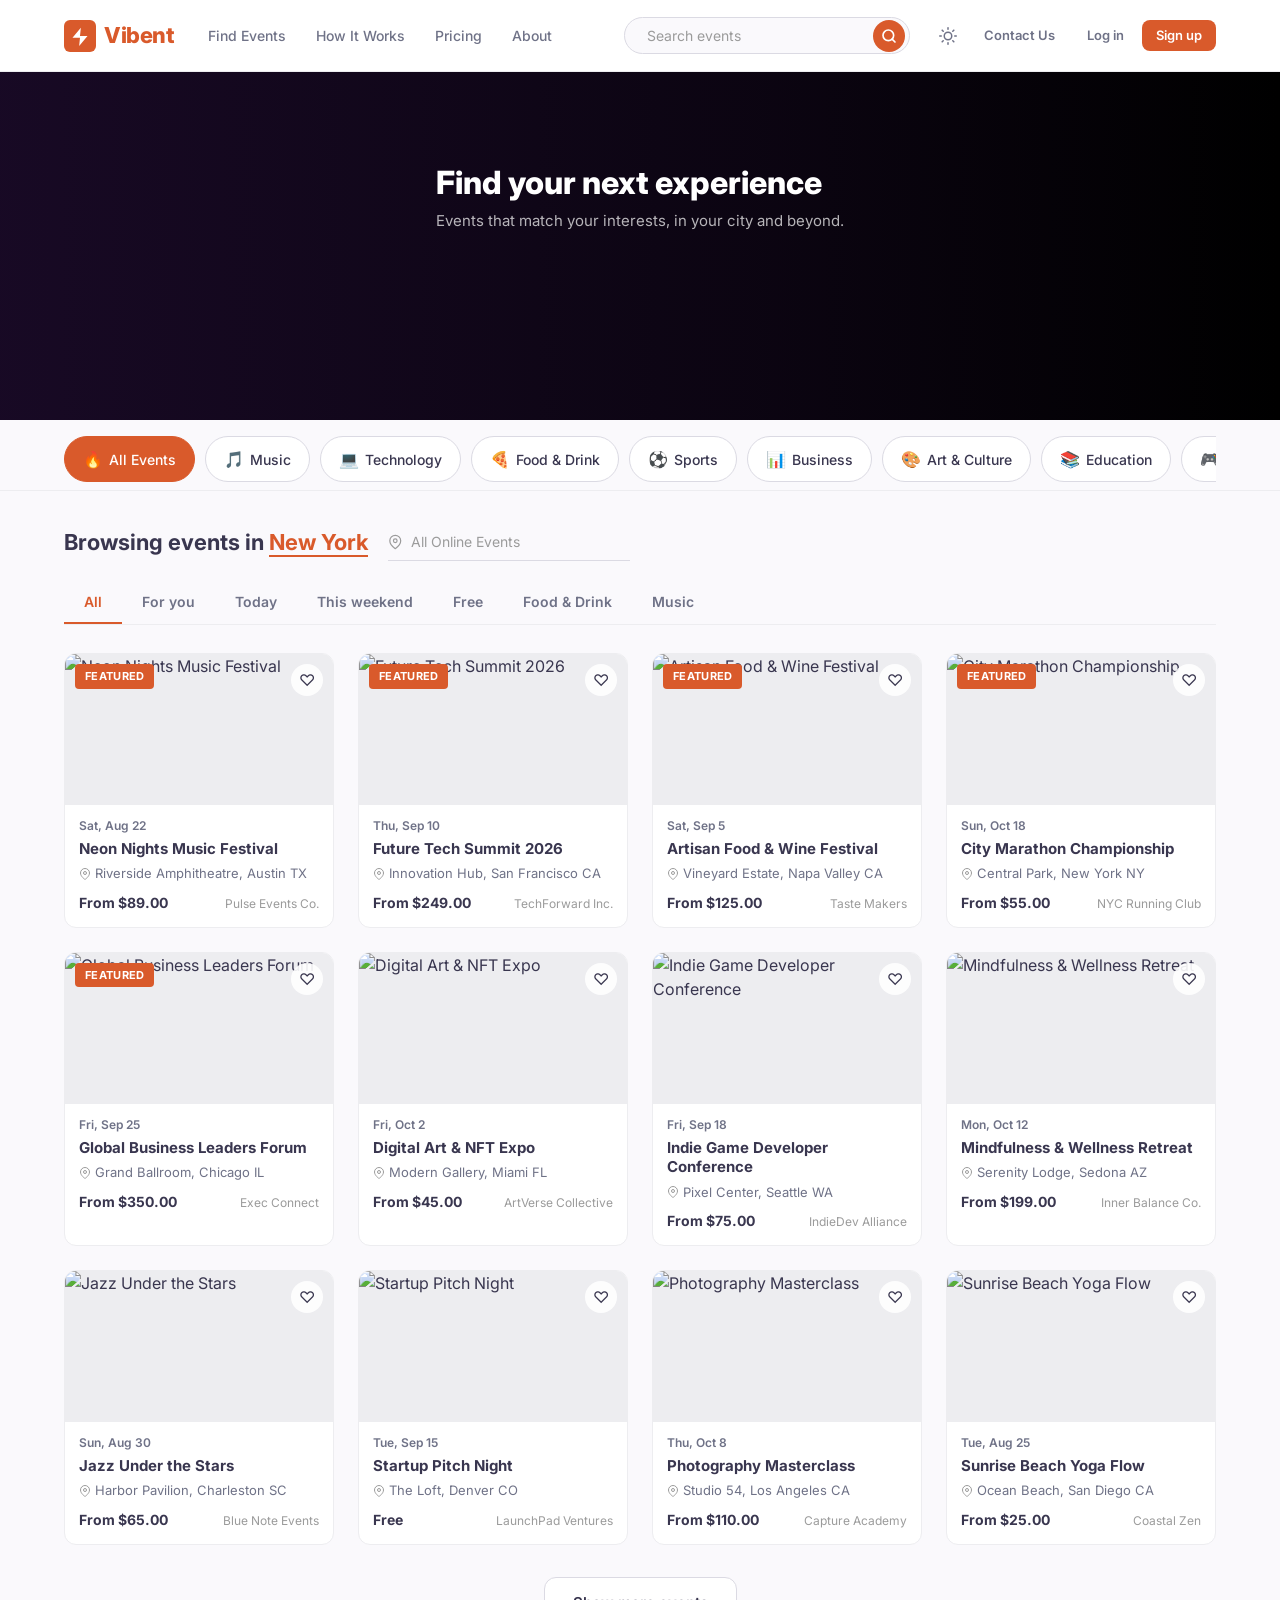
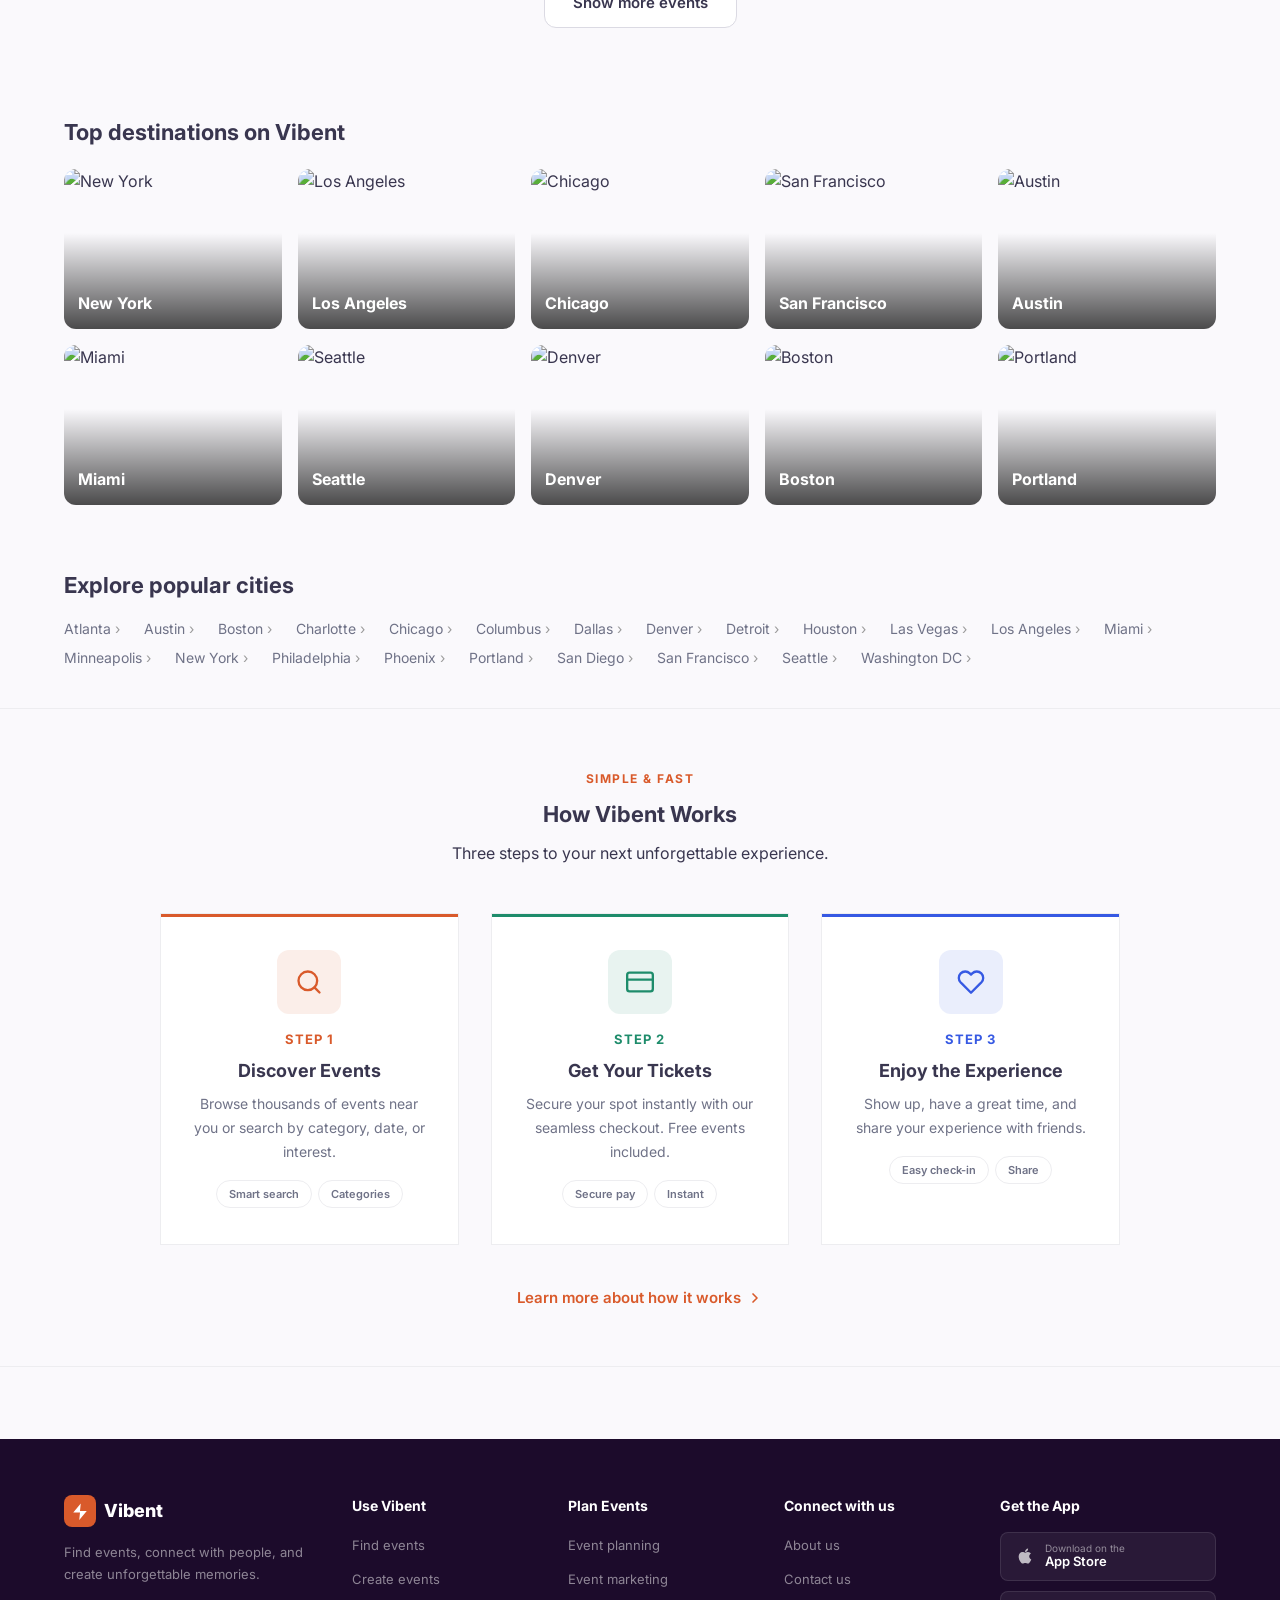
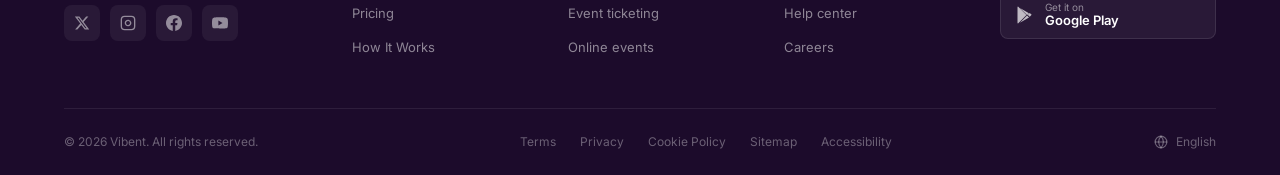
==== commit e2e8ae30: "Add user features: auth, bookings, profile, wishlist + contact form validation" ====
--- a/index.html
+++ b/index.html
@@ -2,16 +2,19 @@
 <html lang="en" data-theme="light">
 <head>
   <meta charset="UTF-8">
-  <meta name="viewport" content="width=device-width, initial-scale=1.0">
+  <meta name="viewport" content="width=device-width,initial-scale=1">
+  <meta name="description" content="Discover concerts, tech talks, food festivals and more on Vibent. Find and book events near you.">
   <title>Vibent — Discover Events, Activities & Things To Do</title>
   <link rel="icon" type="image/svg+xml" href="favicon.svg">
   <link rel="preconnect" href="https://fonts.googleapis.com">
   <link rel="preconnect" href="https://fonts.gstatic.com" crossorigin>
+  <link rel="preconnect" href="https://picsum.photos">
+  <link rel="preconnect" href="https://images.unsplash.com">
   <link href="https://fonts.googleapis.com/css2?family=Inter:wght@400;500;600;700;800&display=swap" rel="stylesheet">
   <link rel="stylesheet" href="css/style.css">
-  <link rel="stylesheet" href="css/responsive.css">
-  <link rel="stylesheet" href="css/animations.css">
   <link rel="stylesheet" href="css/darkmode.css">
+  <link rel="stylesheet" href="css/responsive.css" media="print" onload="this.media='all'">
+  <link rel="stylesheet" href="css/animations.css" media="print" onload="this.media='all'">
 </head>
 <body>
 
@@ -28,6 +31,15 @@
         Vibent
       </a>
       <div class="navbar__links" id="navLinks">
+        <div class="navbar__links-header">
+          <a href="index.html" class="navbar__brand">
+            <span class="navbar__brand-icon"><svg width="20" height="20" viewBox="0 0 24 24" fill="currentColor"><path d="M13 2L3 14h9l-1 10 10-12h-9l1-10z"/></svg></span>
+            Vibent
+          </a>
+          <button class="navbar__close" id="navClose" aria-label="Close menu">
+            <svg width="20" height="20" viewBox="0 0 24 24" fill="none" stroke="currentColor" stroke-width="2.5" stroke-linecap="round" stroke-linejoin="round"><line x1="18" y1="6" x2="6" y2="18"/><line x1="6" y1="6" x2="18" y2="18"/></svg>
+          </button>
+        </div>
         <a href="events.html" class="navbar__link">Find Events</a>
         <a href="how-it-works.html" class="navbar__link">How It Works</a>
         <a href="pricing.html" class="navbar__link">Pricing</a>
@@ -45,8 +57,9 @@
           <svg class="icon-sun" width="18" height="18" viewBox="0 0 24 24" fill="none" stroke="currentColor" stroke-width="2" stroke-linecap="round" stroke-linejoin="round"><circle cx="12" cy="12" r="5"/><line x1="12" y1="1" x2="12" y2="3"/><line x1="12" y1="21" x2="12" y2="23"/><line x1="4.22" y1="4.22" x2="5.64" y2="5.64"/><line x1="18.36" y1="18.36" x2="19.78" y2="19.78"/><line x1="1" y1="12" x2="3" y2="12"/><line x1="21" y1="12" x2="23" y2="12"/><line x1="4.22" y1="19.78" x2="5.64" y2="18.36"/><line x1="18.36" y1="5.64" x2="19.78" y2="4.22"/></svg>
           <svg class="icon-moon" width="18" height="18" viewBox="0 0 24 24" fill="none" stroke="currentColor" stroke-width="2" stroke-linecap="round" stroke-linejoin="round"><path d="M21 12.79A9 9 0 1 1 11.21 3 7 7 0 0 0 21 12.79z"/></svg>
         </button>
-        <a href="contact.html" class="btn btn--ghost" style="font-size:14px;">Contact Us</a>
-        <a href="pricing.html" class="btn btn--primary" style="font-size:14px;">Sign up</a>
+        <a href="contact.html" class="btn btn--ghost">Contact Us</a>
+        <a href="login.html" class="btn btn--ghost">Log in</a>
+        <a href="register.html" class="btn btn--primary">Sign up</a>
         <button class="navbar__hamburger" id="hamburger" aria-label="Menu">
           <span></span><span></span><span></span>
         </button>
@@ -56,7 +69,7 @@
 
   <!-- ========== HERO WITH VIDEO ========== -->
   <header class="hero-img" style="background:#000;padding:0;">
-    <video autoplay muted loop playsinline style="position:absolute;top:0;left:0;width:100%;height:100%;object-fit:cover;">
+    <video autoplay muted loop playsinline preload="none" style="position:absolute;top:0;left:0;width:100%;height:100%;object-fit:cover;" width="1920" height="800" poster="https://images.unsplash.com/photo-1540575467063-178a50c2df87?w=1920&h=800&fit=crop">
       <source src="home%20page%20video.mp4" type="video/mp4">
     </video>
     <div class="container" style="position:relative;z-index:1;">
@@ -120,43 +133,43 @@
       <h2>Top destinations on Vibent</h2>
       <div class="dest-grid">
         <a href="events.html" class="dest-card">
-          <img src="https://picsum.photos/id/1036/400/300" alt="New York" loading="lazy">
+          <img src="https://picsum.photos/id/1036/400/300" alt="New York" loading="lazy" width="400" height="300">
           <span class="dest-card__name">New York</span>
         </a>
         <a href="events.html" class="dest-card">
-          <img src="https://picsum.photos/id/1042/400/300" alt="Los Angeles" loading="lazy">
+          <img src="https://picsum.photos/id/1042/400/300" alt="Los Angeles" loading="lazy" width="400" height="300">
           <span class="dest-card__name">Los Angeles</span>
         </a>
         <a href="events.html" class="dest-card">
-          <img src="https://picsum.photos/id/1043/400/300" alt="Chicago" loading="lazy">
+          <img src="https://picsum.photos/id/1043/400/300" alt="Chicago" loading="lazy" width="400" height="300">
           <span class="dest-card__name">Chicago</span>
         </a>
         <a href="events.html" class="dest-card">
-          <img src="https://picsum.photos/id/1044/400/300" alt="San Francisco" loading="lazy">
+          <img src="https://picsum.photos/id/1044/400/300" alt="San Francisco" loading="lazy" width="400" height="300">
           <span class="dest-card__name">San Francisco</span>
         </a>
         <a href="events.html" class="dest-card">
-          <img src="https://picsum.photos/id/1045/400/300" alt="Austin" loading="lazy">
+          <img src="https://picsum.photos/id/1045/400/300" alt="Austin" loading="lazy" width="400" height="300">
           <span class="dest-card__name">Austin</span>
         </a>
         <a href="events.html" class="dest-card">
-          <img src="https://picsum.photos/id/1046/400/300" alt="Miami" loading="lazy">
+          <img src="https://picsum.photos/id/1046/400/300" alt="Miami" loading="lazy" width="400" height="300">
           <span class="dest-card__name">Miami</span>
         </a>
         <a href="events.html" class="dest-card">
-          <img src="https://picsum.photos/id/1047/400/300" alt="Seattle" loading="lazy">
+          <img src="https://picsum.photos/id/1047/400/300" alt="Seattle" loading="lazy" width="400" height="300">
           <span class="dest-card__name">Seattle</span>
         </a>
         <a href="events.html" class="dest-card">
-          <img src="https://picsum.photos/id/1048/400/300" alt="Denver" loading="lazy">
+          <img src="https://picsum.photos/id/1048/400/300" alt="Denver" loading="lazy" width="400" height="300">
           <span class="dest-card__name">Denver</span>
         </a>
         <a href="events.html" class="dest-card">
-          <img src="https://picsum.photos/id/1049/400/300" alt="Boston" loading="lazy">
+          <img src="https://picsum.photos/id/1049/400/300" alt="Boston" loading="lazy" width="400" height="300">
           <span class="dest-card__name">Boston</span>
         </a>
         <a href="events.html" class="dest-card">
-          <img src="https://picsum.photos/id/1050/400/300" alt="Portland" loading="lazy">
+          <img src="https://picsum.photos/id/1050/400/300" alt="Portland" loading="lazy" width="400" height="300">
           <span class="dest-card__name">Portland</span>
         </a>
       </div>
@@ -202,7 +215,7 @@
         <h2 class="section__title">How Vibent Works</h2>
         <p class="section__desc" style="max-width:480px;margin:10px auto 0;">Three steps to your next unforgettable experience.</p>
       </div>
-      <div style="display:grid;grid-template-columns:repeat(3,1fr);gap:32px;max-width:960px;margin:0 auto;">
+      <div class="hiw-home-grid">
         <!-- Step 1 -->
         <div style="text-align:center;background:var(--bg-white);border:1px solid var(--border-light);border-radius:var(--radius-xl);padding:36px 28px;transition:all 0.3s;position:relative;overflow:hidden;" class="hiw-home-card">
           <div style="position:absolute;top:0;left:0;right:0;height:3px;background:var(--primary);"></div>
@@ -259,7 +272,7 @@
   <footer class="footer">
     <div class="container">
       <!-- Main Grid -->
-      <div style="display:grid;grid-template-columns:1.4fr 1fr 1fr 1fr 1.2fr;gap:36px;padding-bottom:40px;border-bottom:1px solid rgba(255,255,255,0.08);">
+      <div class="footer__main-grid">
         <!-- Brand -->
         <div>
           <a href="index.html" style="display:inline-flex;align-items:center;gap:8px;text-decoration:none;margin-bottom:14px;">
@@ -355,11 +368,12 @@
     <svg width="18" height="18" viewBox="0 0 24 24" fill="none" stroke="currentColor" stroke-width="2.5" stroke-linecap="round" stroke-linejoin="round"><polyline points="18 15 12 9 6 15"/></svg>
   </button>
 
-  <script src="js/utils.js"></script>
-  <script src="js/darkmode.js"></script>
-  <script src="js/search.js"></script>
-  <script src="js/events.js"></script>
-  <script src="js/main.js"></script>
+  <script src="js/utils.js" defer></script>
+  <script src="js/darkmode.js" defer></script>
+  <script src="js/search.js" defer></script>
+  <script src="js/events.js" defer></script>
+  <script src="js/auth.js" defer></script>
+  <script src="js/main.js" defer></script>
 
   <script>
   document.addEventListener('DOMContentLoaded', function() {
--- a/css/style.css
+++ b/css/style.css
@@ -131,7 +131,11 @@
   flex-shrink: 0; transition: background 0.2s;
 }
 .navbar__search-btn:hover { background: var(--primary-hover); }
-.navbar__actions { display: flex; align-items: center; gap: 6px; flex-shrink: 0; }
+.navbar__actions { display: flex; align-items: center; gap: 4px; flex-shrink: 0; }
+.navbar__actions .btn { padding: 6px 14px; font-size: 13px; }
+.mobile-auth-links, .mobile-logout { display: none; }
+.mobile-auth-links { gap: 8px; padding: 8px 14px; margin-top: 8px; }
+.mobile-logout { padding: 8px 14px; margin-top: 8px; }
 
 /* Theme Toggle */
 .theme-toggle {
@@ -154,6 +158,21 @@
 .navbar__hamburger.active span:nth-child(1) { transform: translateY(7px) rotate(45deg); }
 .navbar__hamburger.active span:nth-child(2) { opacity: 0; }
 .navbar__hamburger.active span:nth-child(3) { transform: translateY(-7px) rotate(-45deg); }
+
+/* Mobile Menu Header (visible only inside slide-out panel) */
+.navbar__links-header {
+  display: none; align-items: center; justify-content: space-between;
+  padding: 0 0 16px; margin-bottom: 8px;
+  border-bottom: 1px solid var(--border-light);
+}
+.navbar__links-header .navbar__brand { font-size: 20px; }
+.navbar__close {
+  width: 36px; height: 36px; display: flex; align-items: center; justify-content: center;
+  border-radius: 50%; color: var(--text-secondary); transition: all 0.2s;
+  flex-shrink: 0;
+}
+.navbar__close:hover { background: var(--primary-light); color: var(--primary); }
+
 .nav-overlay {
   position: fixed; inset: 0; background: rgba(0,0,0,0.5);
   z-index: 998; opacity: 0; pointer-events: none; transition: opacity 0.3s;
@@ -438,11 +457,22 @@
 .newsletter__form input {
   padding: 12px 18px; border: 1px solid rgba(255,255,255,0.2);
   background: rgba(255,255,255,0.1); border-radius: var(--radius);
-  color: #fff; min-width: 260px; outline: none; font-size: 14px;
+  color: #fff;  outline: none; font-size: 14px;
   transition: border-color 0.2s;
 }
 .newsletter__form input::placeholder { color: rgba(255,255,255,0.5); }
 .newsletter__form input:focus { border-color: rgba(255,255,255,0.5); }
+
+/* ---------- HOW IT WORKS HOME PREVIEW ---------- */
+.hiw-home-grid {
+  display: grid; grid-template-columns: repeat(3, 1fr);
+  gap: 32px; max-width: 960px; margin: 0 auto;
+}
+.footer__main-grid {
+  display: grid; grid-template-columns: 1.4fr 1fr 1fr 1fr 1.2fr;
+  gap: 36px; padding-bottom: 40px;
+  border-bottom: 1px solid rgba(255,255,255,0.08);
+}
 
 /* ---------- FOOTER ---------- */
 .footer {
@@ -793,7 +823,7 @@
 }
 .ev-filters__search input::placeholder { color: var(--text-muted); }
 .ev-filters__selects {
-  display: flex; gap: 10px; flex-shrink: 0;
+  display: flex; gap: 10px; flex-shrink: 0; flex-wrap: wrap;
 }
 .ev-filters__selects select {
   padding: 8px 14px; background: var(--bg);
@@ -815,19 +845,19 @@
 /* Event Card (new) */
 .ev-card {
   background: var(--bg-white); border-radius: var(--radius-lg);
-  overflow: hidden; transition: box-shadow 0.25s, transform 0.25s;
-  border: 1px solid var(--border-light); display: flex; flex-direction: column;
-}
-.ev-card:hover { box-shadow: var(--shadow-md); transform: translateY(-3px); }
+  overflow: hidden; transition: box-shadow 0.2s;
+  border: 1px solid var(--border-light); display: flex; flex-direction: column; cursor: pointer;
+}
+.ev-card:hover { box-shadow: var(--shadow-md); }
 .ev-card__img {
   position: relative; aspect-ratio: 16/10; overflow: hidden;
   background: var(--border-light); display: block;
 }
 .ev-card__img img {
   width: 100%; height: 100%; object-fit: cover;
-  transition: transform 0.4s;
-}
-.ev-card:hover .ev-card__img img { transform: scale(1.05); }
+  transition: transform 0.3s;
+}
+.ev-card:hover .ev-card__img img { transform: scale(1.03); }
 .ev-card__badge {
   position: absolute; top: 12px; left: 12px;
   padding: 4px 12px; background: var(--primary);
@@ -1069,19 +1099,253 @@
 .about-value h3 { font-size: 16px; font-weight: 700; color: var(--text); margin-bottom: 6px; }
 .about-value p { font-size: 14px; color: var(--text-secondary); line-height: 1.6; }
 
-/* ---------- RESPONSIVE ADDITIONS ---------- */
-@media (max-width: 768px) {
-  .hero-img { height: 320px; }
-  .hero-img__title { font-size: 24px; }
-  .dest-grid { grid-template-columns: repeat(2, 1fr); }
-  .pricing-grid { grid-template-columns: 1fr; }
-  .hiw-steps { grid-template-columns: 1fr; gap: 32px; }
-  .about-values { grid-template-columns: 1fr; }
-  .cities-list { gap: 6px 16px; }
-}
-@media (max-width: 480px) {
-  .hero-img { height: 260px; }
-  .hero-img__title { font-size: 20px; }
-  .dest-grid { grid-template-columns: 1fr 1fr; gap: 10px; }
-  .dest-card { height: 130px; }
-}
+/* ============================================
+   AUTH PAGES (Login / Register)
+   ============================================ */
+.auth-page {
+  display: grid; grid-template-columns: 1fr 1fr;
+  min-height: calc(100vh - var(--nav-h));
+  margin-top: var(--nav-h);
+}
+.auth-page__visual {
+  background: linear-gradient(135deg, var(--dark) 0%, #2A1245 50%, #3D1A6E 100%);
+  display: flex; align-items: center; justify-content: center;
+  padding: 48px; position: relative; overflow: hidden;
+}
+.auth-page__visual::before {
+  content: ''; position: absolute; inset: 0;
+  background: radial-gradient(ellipse at 30% 50%, rgba(217,90,43,0.15) 0%, transparent 60%),
+              radial-gradient(ellipse at 70% 30%, rgba(54,89,227,0.1) 0%, transparent 50%);
+}
+.auth-page__visual-content { position: relative; z-index: 1; max-width: 420px; }
+.auth-page__brand { display: flex; align-items: center; gap: 12px; margin-bottom: 32px; }
+.auth-page__visual-content h2 { font-size: 28px; font-weight: 800; color: #fff; margin-bottom: 12px; line-height: 1.25; }
+.auth-page__visual-content p { font-size: 15px; color: rgba(255,255,255,0.7); line-height: 1.7; margin-bottom: 36px; }
+.auth-page__stats { display: flex; gap: 32px; }
+.auth-page__stat { text-align: left; }
+.auth-page__stat-num { display: block; font-size: 24px; font-weight: 800; color: #fff; }
+.auth-page__stat-label { font-size: 13px; color: rgba(255,255,255,0.5); }
+.auth-page__form-side {
+  display: flex; align-items: center; justify-content: center;
+  padding: 48px; background: var(--bg);
+}
+.auth-form-wrapper { width: 100%; max-width: 420px; }
+.auth-form__title { font-size: 28px; font-weight: 800; color: var(--text); margin-bottom: 8px; }
+.auth-form__subtitle { font-size: 15px; color: var(--text-secondary); margin-bottom: 28px; }
+.auth-form .form-group { margin-bottom: 16px; }
+.auth-form .form-row { display: grid; grid-template-columns: 1fr 1fr; gap: 12px; }
+.auth-form__divider {
+  display: flex; align-items: center; gap: 16px;
+  margin: 24px 0; color: var(--text-muted); font-size: 13px;
+}
+.auth-form__divider::before, .auth-form__divider::after {
+  content: ''; flex: 1; height: 1px; background: var(--border);
+}
+.auth-form__switch { text-align: center; font-size: 14px; color: var(--text-secondary); }
+.auth-form__switch a { color: var(--primary); font-weight: 600; }
+.auth-form__switch a:hover { text-decoration: underline; }
+
+.form-input-group { position: relative; display: flex; align-items: center; }
+.form-input-group input { padding-right: 44px; }
+.form-input-group__toggle {
+  position: absolute; right: 4px; width: 36px; height: 36px;
+  display: flex; align-items: center; justify-content: center;
+  color: var(--text-muted); border-radius: var(--radius); transition: color 0.2s;
+}
+.form-input-group__toggle:hover { color: var(--primary); }
+
+.form-group--error input, .form-group--error textarea, .form-group--error select { border-color: #EF4444; }
+.form-error { display: block; font-size: 12px; color: #EF4444; margin-top: 4px; min-height: 0; }
+.form-check { display: flex; align-items: flex-start; gap: 8px; margin-bottom: 16px; font-size: 13px; color: var(--text-secondary); }
+.form-check input[type="checkbox"] { width: 16px; height: 16px; margin-top: 2px; accent-color: var(--primary); flex-shrink: 0; }
+.form-check a { color: var(--primary); font-weight: 500; }
+
+/* ============================================
+   NAVBAR USER DROPDOWN
+   ============================================ */
+.navbar__user { position: relative; }
+.navbar__user-btn {
+  display: flex; align-items: center; gap: 8px;
+  padding: 4px 8px 4px 4px; border-radius: var(--radius-full);
+  transition: background 0.2s; cursor: pointer; border: none; background: none;
+}
+.navbar__user-btn:hover { background: var(--primary-light); }
+.navbar__avatar {
+  width: 32px; height: 32px; border-radius: 50%;
+  background: var(--primary); color: #fff;
+  display: flex; align-items: center; justify-content: center;
+  font-size: 12px; font-weight: 700; flex-shrink: 0;
+}
+.navbar__avatar--lg { width: 40px; height: 40px; font-size: 14px; }
+.navbar__username { font-size: 14px; font-weight: 600; color: var(--text); }
+.navbar__dropdown {
+  position: absolute; top: calc(100% + 8px); right: 0;
+  width: 260px; background: var(--bg-white); border: 1px solid var(--border);
+  border-radius: var(--radius-lg); box-shadow: var(--shadow-lg);
+  opacity: 0; visibility: hidden; transform: translateY(-8px);
+  transition: all 0.2s; z-index: 100; overflow: hidden;
+}
+.navbar__dropdown.open { opacity: 1; visibility: visible; transform: translateY(0); }
+.navbar__dropdown-header { display: flex; align-items: center; gap: 12px; padding: 16px; border-bottom: 1px solid var(--border-light); }
+.navbar__dropdown-name { font-size: 14px; font-weight: 700; color: var(--text); }
+.navbar__dropdown-email { font-size: 12px; color: var(--text-muted); }
+.navbar__dropdown-divider { height: 1px; background: var(--border-light); margin: 4px 0; }
+.navbar__dropdown-item {
+  display: flex; align-items: center; gap: 10px;
+  padding: 10px 16px; font-size: 14px; color: var(--text-secondary);
+  transition: all 0.15s; cursor: pointer; width: 100%; text-align: left;
+  background: none; border: none; font-family: inherit;
+}
+.navbar__dropdown-item:hover { background: var(--primary-light); color: var(--primary); }
+.navbar__dropdown-item--danger { color: #EF4444; }
+.navbar__dropdown-item--danger:hover { background: rgba(239,68,68,0.08); color: #EF4444; }
+
+/* ============================================
+   PROFILE PAGE
+   ============================================ */
+.profile-layout { display: grid; grid-template-columns: 280px 1fr; gap: 40px; align-items: start; }
+.profile-card {
+  background: var(--bg-white); border: 1px solid var(--border-light);
+  border-radius: var(--radius-lg); padding: 32px; text-align: center;
+}
+.profile-card__avatar {
+  width: 72px; height: 72px; border-radius: 50%;
+  background: var(--primary); color: #fff;
+  display: flex; align-items: center; justify-content: center;
+  font-size: 28px; font-weight: 800; margin: 0 auto 16px;
+}
+.profile-card__name { font-size: 18px; font-weight: 700; color: var(--text); margin-bottom: 4px; }
+.profile-card__email { font-size: 13px; color: var(--text-muted); margin-bottom: 4px; }
+.profile-card__joined { font-size: 12px; color: var(--text-muted); margin-bottom: 20px; }
+.profile-card__stats {
+  display: grid; grid-template-columns: 1fr 1fr; gap: 1px;
+  background: var(--border-light); border-radius: var(--radius); overflow: hidden;
+}
+.profile-stat {
+  display: flex; flex-direction: column; align-items: center;
+  padding: 14px; background: var(--bg-white); text-decoration: none; transition: background 0.2s;
+}
+.profile-stat:hover { background: var(--bg); }
+.profile-stat__num { font-size: 20px; font-weight: 800; color: var(--primary); }
+.profile-stat__label { font-size: 12px; color: var(--text-muted); }
+.profile-nav {
+  display: flex; flex-direction: column; gap: 2px;
+  background: var(--bg-white); border: 1px solid var(--border-light);
+  border-radius: var(--radius-lg); padding: 8px; margin-top: 16px;
+}
+.profile-nav__link {
+  display: flex; align-items: center; gap: 10px;
+  padding: 10px 14px; font-size: 14px; font-weight: 500;
+  color: var(--text-secondary); border-radius: var(--radius);
+  transition: all 0.15s; text-decoration: none;
+}
+.profile-nav__link:hover { background: var(--primary-light); color: var(--primary); }
+.profile-nav__link.active { background: var(--primary); color: #fff; }
+.profile-nav__link.active svg { stroke: #fff; }
+.profile-section {
+  background: var(--bg-white); border: 1px solid var(--border-light);
+  border-radius: var(--radius-lg); padding: 32px; margin-bottom: 24px;
+}
+.profile-section__title { font-size: 18px; font-weight: 700; color: var(--text); margin-bottom: 4px; }
+.profile-section__desc { font-size: 14px; color: var(--text-secondary); margin-bottom: 20px; }
+.profile-section--danger { border-color: rgba(239,68,68,0.2); }
+.profile-form .form-group { margin-bottom: 16px; }
+.profile-form .form-row { display: grid; grid-template-columns: 1fr 1fr; gap: 12px; }
+
+/* ============================================
+   BOOKING MODAL
+   ============================================ */
+.modal-overlay {
+  position: fixed; inset: 0; z-index: 5000;
+  background: rgba(0,0,0,0.6); backdrop-filter: blur(4px);
+  display: flex; align-items: center; justify-content: center;
+  padding: 24px; opacity: 0; visibility: hidden; transition: all 0.3s;
+}
+.modal-overlay.open { opacity: 1; visibility: visible; }
+.modal {
+  background: var(--bg-white); border-radius: var(--radius-lg);
+  width: 100%; max-width: 480px; max-height: 90vh; overflow-y: auto;
+  box-shadow: 0 24px 48px rgba(0,0,0,0.2);
+  transform: translateY(20px) scale(0.98); transition: transform 0.3s;
+}
+.modal-overlay.open .modal { transform: translateY(0) scale(1); }
+.modal__header {
+  display: flex; align-items: center; justify-content: space-between;
+  padding: 20px 24px; border-bottom: 1px solid var(--border-light);
+}
+.modal__title { font-size: 18px; font-weight: 700; color: var(--text); }
+.modal__close {
+  width: 32px; height: 32px; display: flex; align-items: center; justify-content: center;
+  border-radius: 50%; color: var(--text-muted); transition: all 0.2s;
+}
+.modal__close:hover { background: var(--primary-light); color: var(--primary); }
+.modal__body { padding: 24px; }
+.modal-event-info { margin-bottom: 20px; }
+
+.ticket-options { display: flex; flex-direction: column; gap: 8px; }
+.ticket-option {
+  display: flex; align-items: center; gap: 12px;
+  padding: 14px 16px; border: 2px solid var(--border);
+  border-radius: var(--radius); cursor: pointer; transition: all 0.2s;
+}
+.ticket-option:has(input:checked) { border-color: var(--primary); background: var(--primary-light); }
+.ticket-option input { display: none; }
+.ticket-option__content { display: flex; align-items: center; justify-content: space-between; width: 100%; }
+.ticket-option__name { font-size: 14px; font-weight: 600; color: var(--text); }
+.ticket-option__price { font-size: 14px; font-weight: 700; color: var(--text); }
+
+.qty-selector { display: flex; align-items: center; border: 1px solid var(--border); border-radius: var(--radius); overflow: hidden; width: fit-content; }
+.qty-btn {
+  width: 44px; height: 44px; display: flex; align-items: center; justify-content: center;
+  font-size: 18px; font-weight: 600; color: var(--text);
+  background: var(--bg); transition: all 0.15s; border: none; cursor: pointer;
+}
+.qty-btn:hover { background: var(--primary-light); color: var(--primary); }
+.qty-selector input {
+  width: 56px; height: 44px; text-align: center; border: none;
+  border-left: 1px solid var(--border); border-right: 1px solid var(--border);
+  font-size: 16px; font-weight: 700; color: var(--text); background: var(--bg-white); outline: none;
+  -moz-appearance: textfield;
+}
+.qty-selector input::-webkit-outer-spin-button, .qty-selector input::-webkit-inner-spin-button { -webkit-appearance: none; }
+
+.booking-summary { background: var(--bg); border: 1px solid var(--border-light); border-radius: var(--radius); padding: 16px; margin: 20px 0; }
+.booking-summary__row { display: flex; justify-content: space-between; align-items: center; padding: 6px 0; font-size: 14px; color: var(--text-secondary); }
+.booking-summary__total { border-top: 1px solid var(--border); margin-top: 8px; padding-top: 10px; font-weight: 700; color: var(--text); font-size: 16px; }
+
+/* ============================================
+   BOOKINGS PAGE
+   ============================================ */
+.bookings-stats { display: grid; grid-template-columns: repeat(3, 1fr); gap: 16px; margin-bottom: 32px; }
+.booking-stat-card { background: var(--bg-white); border: 1px solid var(--border-light); border-radius: var(--radius-lg); padding: 24px; text-align: center; }
+.booking-stat-card__icon { width: 44px; height: 44px; border-radius: var(--radius); display: flex; align-items: center; justify-content: center; margin: 0 auto 12px; }
+.booking-stat-card__num { font-size: 24px; font-weight: 800; color: var(--text); margin-bottom: 4px; }
+.booking-stat-card__label { font-size: 13px; color: var(--text-muted); }
+
+.bookings-tabs { display: flex; gap: 0; border-bottom: 1px solid var(--border-light); margin-bottom: 28px; }
+.bookings-tab { padding: 12px 20px; font-size: 14px; font-weight: 600; color: var(--text-secondary); border: none; border-bottom: 2px solid transparent; background: none; cursor: pointer; transition: all 0.2s; }
+.bookings-tab:hover { color: var(--primary); }
+.bookings-tab.active { color: var(--primary); border-bottom-color: var(--primary); }
+
+.bookings-list { display: flex; flex-direction: column; gap: 16px; }
+.booking-card { display: flex; background: var(--bg-white); border: 1px solid var(--border-light); border-radius: var(--radius-lg); overflow: hidden; transition: box-shadow 0.2s; }
+.booking-card:hover { box-shadow: var(--shadow-md); }
+.booking-card__image { width: 200px; flex-shrink: 0; overflow: hidden; }
+.booking-card__image img { width: 100%; height: 100%; object-fit: cover; }
+.booking-card__content { flex: 1; padding: 20px; display: flex; flex-direction: column; }
+.booking-card__header { display: flex; justify-content: space-between; align-items: flex-start; gap: 12px; margin-bottom: 12px; }
+.booking-card__title { font-size: 16px; font-weight: 700; color: var(--text); margin-bottom: 4px; }
+.booking-card__title a { color: inherit; text-decoration: none; }
+.booking-card__title a:hover { color: var(--primary); }
+.booking-card__id { font-size: 12px; color: var(--text-muted); }
+.booking-status { padding: 4px 12px; border-radius: var(--radius-full); font-size: 12px; font-weight: 600; white-space: nowrap; flex-shrink: 0; }
+.booking-status--confirmed { background: rgba(30,140,107,0.1); color: var(--accent); }
+.booking-status--cancelled { background: rgba(239,68,68,0.1); color: #EF4444; }
+.booking-status--pending { background: rgba(217,90,43,0.1); color: var(--primary); }
+.booking-card__details { display: flex; flex-wrap: wrap; gap: 12px; margin-bottom: 12px; }
+.booking-card__detail { display: flex; align-items: center; gap: 5px; font-size: 13px; color: var(--text-secondary); }
+.booking-card__detail svg { color: var(--text-muted); flex-shrink: 0; }
+.booking-card__footer { display: flex; align-items: center; justify-content: space-between; margin-top: auto; padding-top: 12px; border-top: 1px solid var(--border-light); }
+.booking-card__price { font-size: 18px; font-weight: 800; color: var(--text); }
+
+
--- a/css/darkmode.css
+++ b/css/darkmode.css
@@ -62,3 +62,35 @@
 [data-theme="dark"] .ev-card__save { background: rgba(28,28,36,0.9); }
 [data-theme="dark"] .ev-load-more { background: var(--bg); border-color: var(--border); color: var(--text); }
 [data-theme="dark"] .ev-load-more:hover { border-color: var(--primary); color: var(--primary); }
+
+/* Dark mode: Auth pages */
+[data-theme="dark"] .auth-page__form-side { background: var(--bg); }
+[data-theme="dark"] .form-input-group__toggle { color: var(--text-muted); }
+[data-theme="dark"] .ticket-option { background: var(--bg); border-color: var(--border); }
+[data-theme="dark"] .ticket-option:has(input:checked) { background: var(--primary-light); border-color: var(--primary); }
+
+/* Dark mode: Profile */
+[data-theme="dark"] .profile-card { background: var(--bg); border-color: var(--border); }
+[data-theme="dark"] .profile-nav { background: var(--bg); border-color: var(--border); }
+[data-theme="dark"] .profile-section { background: var(--bg); border-color: var(--border); }
+[data-theme="dark"] .profile-card__stats { background: var(--border); }
+[data-theme="dark"] .profile-stat { background: var(--bg); }
+
+/* Dark mode: Navbar dropdown */
+[data-theme="dark"] .navbar__dropdown { background: var(--bg-white); border-color: var(--border); }
+[data-theme="dark"] .navbar__dropdown-header { border-color: var(--border); }
+[data-theme="dark"] .navbar__dropdown-divider { background: var(--border); }
+
+/* Dark mode: Booking modal */
+[data-theme="dark"] .modal { background: var(--bg-white); }
+[data-theme="dark"] .modal__header { border-color: var(--border); }
+[data-theme="dark"] .booking-summary { background: var(--bg); border-color: var(--border); }
+[data-theme="dark"] .qty-selector { border-color: var(--border); }
+[data-theme="dark"] .qty-btn { background: var(--bg); color: var(--text); }
+[data-theme="dark"] .qty-selector input { background: var(--bg-white); color: var(--text); }
+
+/* Dark mode: Bookings page */
+[data-theme="dark"] .booking-stat-card { background: var(--bg); border-color: var(--border); }
+[data-theme="dark"] .booking-card { background: var(--bg); border-color: var(--border); }
+[data-theme="dark"] .booking-card__footer { border-color: var(--border); }
+[data-theme="dark"] .bookings-tabs { border-color: var(--border); }
--- a/css/responsive.css
+++ b/css/responsive.css
@@ -3,6 +3,8 @@
    ============================================ */
 
 @media (max-width: 1024px) {
+  .navbar__search { display: none; }
+  .auth-page__form-side { padding: 40px 32px; }
   .footer__grid { grid-template-columns: 1fr 1fr; }
   .footer__grid > :first-child { grid-column: span 2; }
   .footer__grid > :last-child { grid-column: span 2; }
@@ -22,10 +24,16 @@
     z-index: 999; align-items: stretch;
   }
   .navbar__links.open { right: 0; }
+  .navbar__links-header { display: flex; }
   .navbar__link { padding: 12px 14px; width: 100%; font-size: 15px; border-radius: var(--radius); }
+  .navbar__spacer { display: none; }
   .navbar__hamburger { display: flex; }
   .navbar__search { display: none; }
   .navbar__actions .btn { display: none; }
+  .navbar__actions { margin-left: auto; }
+  .navbar__inner { gap: 12px; }
+
+  .mobile-auth-links, .mobile-logout { display: flex; }
 
   .hero { padding-top: calc(var(--nav-h) + 32px); padding-bottom: 40px; }
   .hero__title { font-size: 24px; }
@@ -49,6 +57,9 @@
   .footer__grid > :first-child { grid-column: span 2; }
   .footer__grid > :last-child { grid-column: span 2; }
   .footer__bottom { flex-direction: column; gap: 12px; text-align: center; }
+  .footer__main-grid { grid-template-columns: 1fr 1fr; gap: 24px; }
+  .footer__main-grid > :first-child { grid-column: span 2; }
+  .footer__main-grid > :last-child { grid-column: span 2; }
 
   .section { padding: 40px 0; }
   .section__header { margin-bottom: 16px; }
@@ -56,6 +67,7 @@
 
 @media (max-width: 480px) {
   .container { padding: 0 16px; }
+  .navbar__inner { padding: 0 16px; gap: 10px; }
   .hero__title { font-size: 22px; }
   .hero__subtitle { font-size: 14px; }
 
@@ -66,6 +78,8 @@
   .footer__grid { grid-template-columns: 1fr; }
   .footer__grid > :first-child, .footer__grid > :last-child { grid-column: span 1; }
   .footer { padding-top: 40px; margin-top: 48px; }
+  .footer__main-grid { grid-template-columns: 1fr; gap: 20px; }
+  .footer__main-grid > :first-child, .footer__main-grid > :last-child { grid-column: span 1; }
 
   .team-grid { grid-template-columns: 1fr 1fr; }
   .event-detail__image { height: 220px; }
@@ -78,11 +92,12 @@
 }
 
 @media (max-width: 768px) {
-  .hero-img { height: 280px; }
+  .hero-img { height: 380px; padding-top: calc(var(--nav-h) + 140px); }
   .hero-img__title { font-size: 22px; }
   .dest-grid { grid-template-columns: repeat(2, 1fr); }
   .pricing-grid { grid-template-columns: 1fr; gap: 24px; }
   .hiw-steps { grid-template-columns: 1fr; gap: 32px; }
+  .hiw-home-grid { grid-template-columns: 1fr; gap: 24px; max-width: 400px; }
   .about-values { grid-template-columns: 1fr; }
   .about__team-grid { grid-template-columns: repeat(2, 1fr); }
   .cities-list { gap: 6px 16px; }
@@ -94,7 +109,7 @@
 }
 
 @media (max-width: 480px) {
-  .hero-img { height: 220px; }
+  .hero-img { height: 320px; padding-top: calc(var(--nav-h) + 130px); }
   .hero-img__title { font-size: 20px; }
   .dest-grid { grid-template-columns: 1fr 1fr; gap: 10px; }
   .dest-card { height: 120px; }
@@ -114,10 +129,37 @@
   .ev-filters { flex-direction: column; align-items: stretch; }
   .ev-filters__search { border-right: none; border-bottom: 1px solid var(--border-light); padding-right: 0; padding-bottom: 12px; }
   .ev-filters__selects { width: 100%; }
-  .ev-filters__selects select { flex: 1; }
+  .ev-filters__selects select { flex: 1 1 45%; min-width: 140px; }
 }
 @media (max-width: 480px) {
   .ev-grid { grid-template-columns: 1fr; }
   .ev-hero__content h1 { font-size: 22px; }
   .ev-filters__selects { flex-direction: column; }
 }
+
+/* Auth/Profile/Bookings responsive */
+@media (max-width: 1024px) {
+  .profile-layout { grid-template-columns: 1fr; }
+}
+
+@media (max-width: 768px) {
+  .auth-page { grid-template-columns: 1fr; margin-top: var(--nav-h); }
+  .auth-page__visual { display: none; }
+  .auth-page__form-side { padding: 32px 24px; }
+  .profile-layout { grid-template-columns: 1fr; gap: 24px; }
+  .profile-form .form-row { grid-template-columns: 1fr; }
+  .bookings-stats { grid-template-columns: 1fr; gap: 12px; }
+  .booking-card { flex-direction: column; }
+  .booking-card__image { width: 100%; height: 180px; }
+  .booking-card__header { flex-direction: column; gap: 8px; }
+  .modal-overlay { padding: 0; align-items: flex-end; }
+  .modal { border-radius: var(--radius-lg) var(--radius-lg) 0 0; max-height: 85vh; }
+  .navbar__username { display: none; }
+  .navbar__dropdown { width: 220px; right: -8px; }
+}
+
+@media (max-width: 480px) {
+  .auth-form .form-row { grid-template-columns: 1fr; }
+  .booking-card__details { flex-direction: column; gap: 6px; }
+  .navbar__dropdown { width: 200px; right: -12px; }
+}
